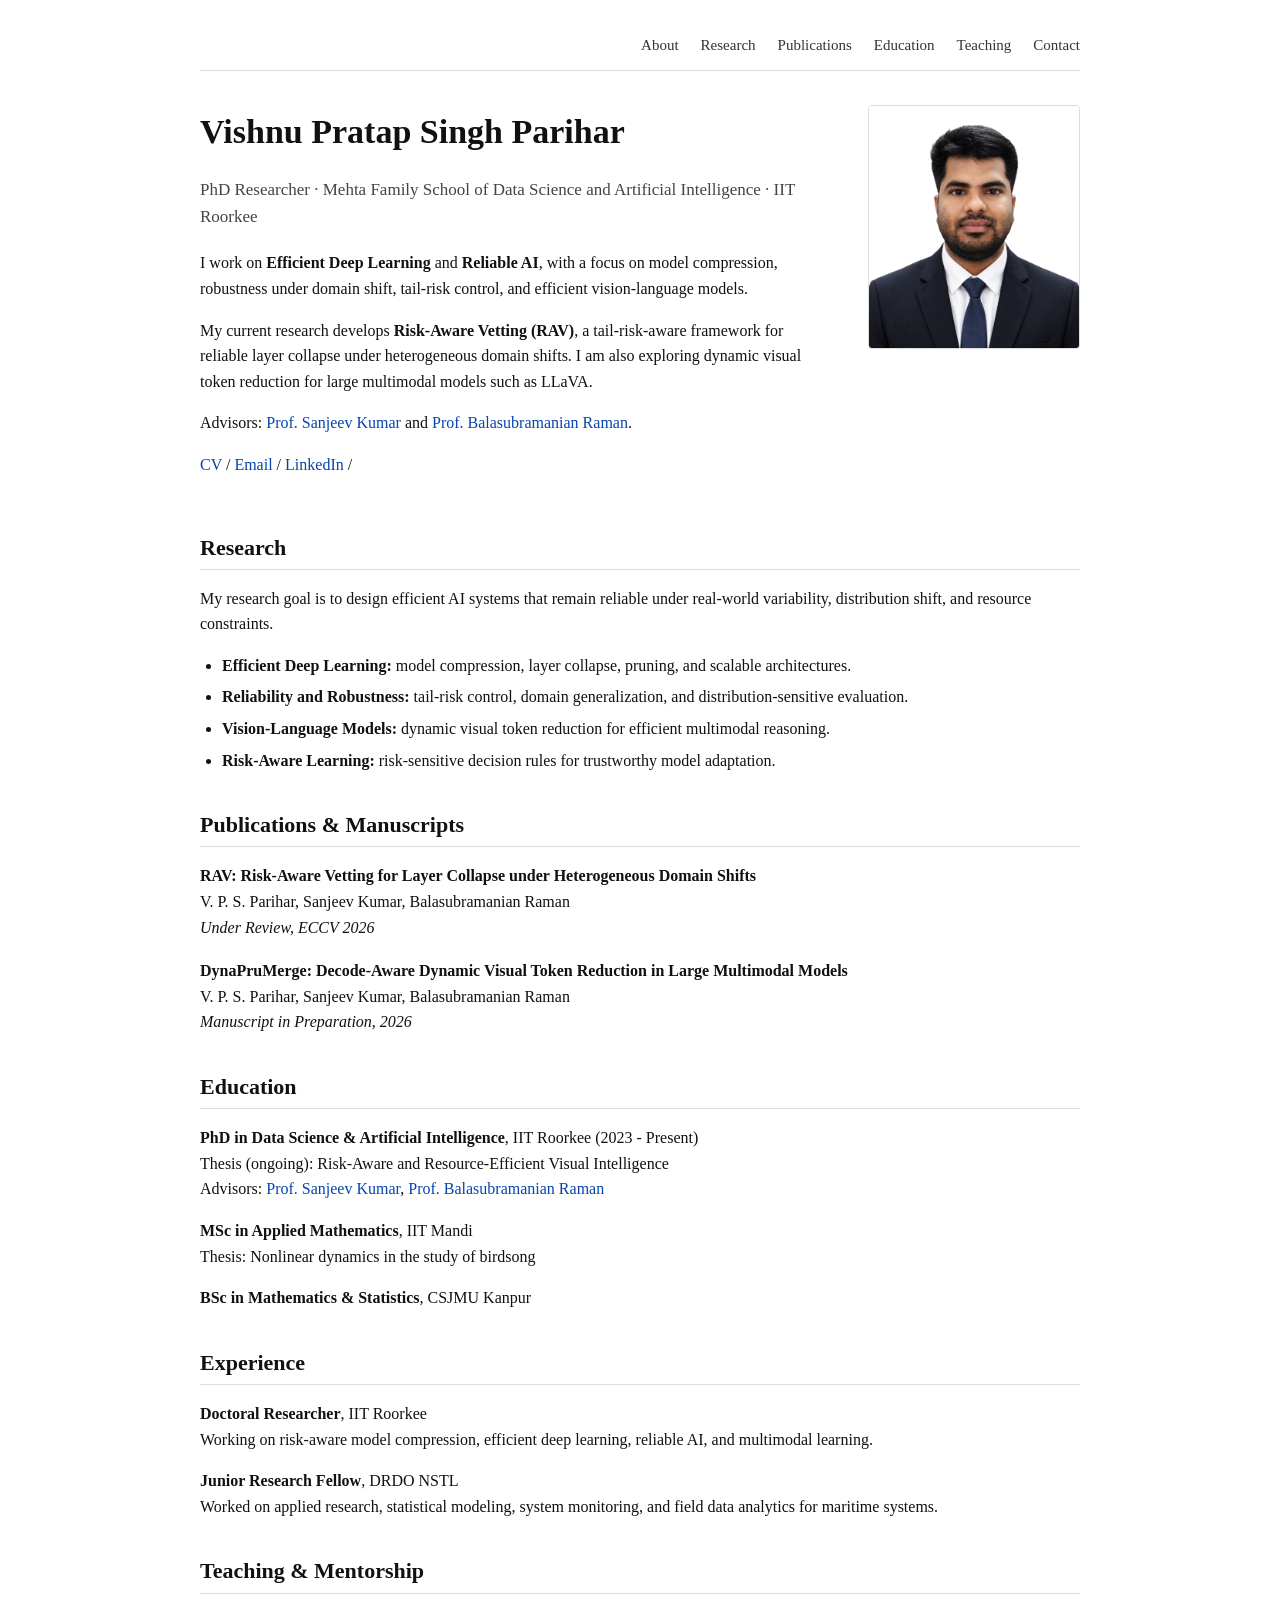
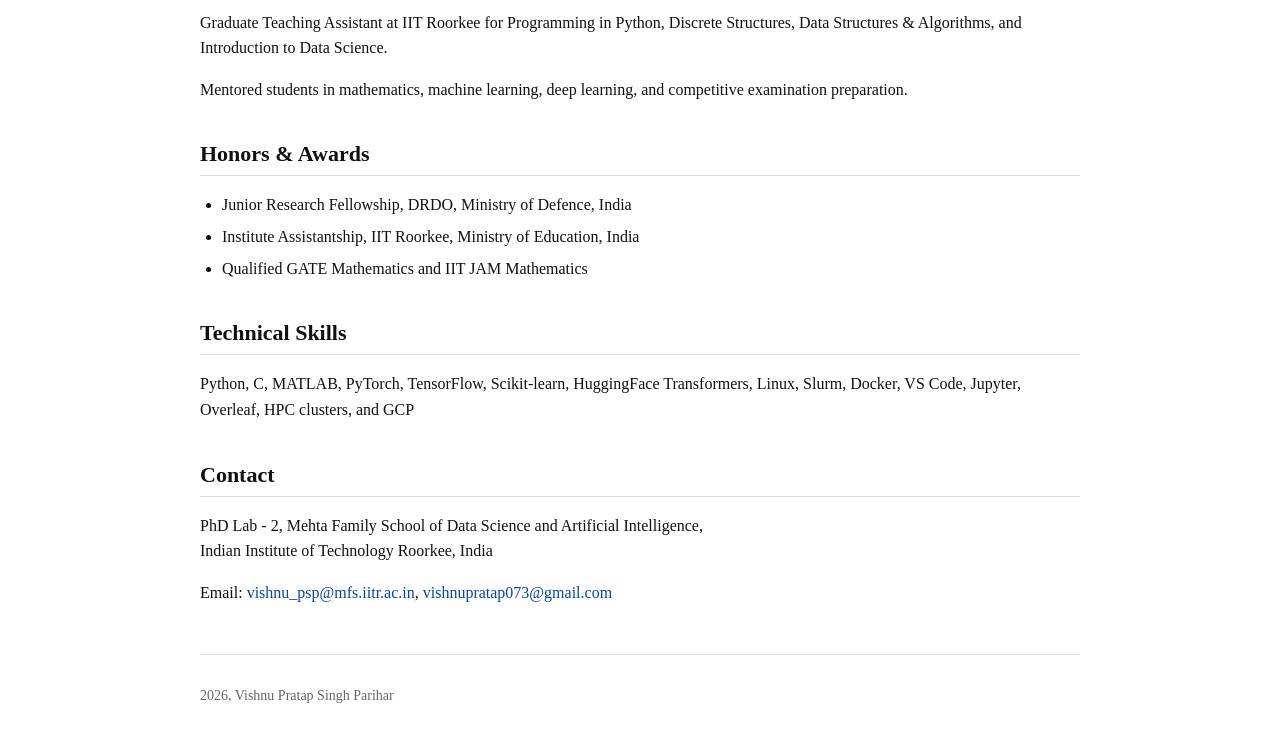
==== index.html @ 733e0d3f "Update footer" ====
<!DOCTYPE html>
<html lang="en">
<head>
  <meta charset="UTF-8" />
  <meta name="viewport" content="width=device-width, initial-scale=1.0" />
  <title>Vishnu Pratap Singh Parihar</title>
  <link rel="stylesheet" href="style.css" />
</head>

<body>
  <div class="container">

    <header>
      <nav>
        <a href="#About">About</a>
        <a href="#Research">Research</a>
        <a href="#Publications">Publications</a>
        <a href="#Education">Education</a>
        <a href="#Teaching">Teaching</a>
        <a href="#Contact">Contact</a>
      </nav>
    </header>

    <section id="About" class="hero">
      <div class="intro">
        <h1>Vishnu Pratap Singh Parihar</h1>
        <p class="subtitle">
          PhD Researcher &middot; Mehta Family School of Data Science and Artificial Intelligence &middot; IIT Roorkee
        </p>

        <p>
          I work on <strong>Efficient Deep Learning</strong> and <strong>Reliable AI</strong>, with a focus on
          model compression, robustness under domain shift, tail-risk control, and efficient vision-language models.
        </p>

        <p>
          My current research develops <strong>Risk-Aware Vetting (RAV)</strong>, a tail-risk-aware framework
          for reliable layer collapse under heterogeneous domain shifts. I am also exploring dynamic visual token
          reduction for large multimodal models such as LLaVA.
        </p>

        <p>
          Advisors:
          <a href="https://www.iitr.ac.in/~MA/Malikfma">Prof. Sanjeev Kumar</a> and
          <a href="https://faculty.iitr.ac.in/cs/bala/">Prof. Balasubramanian Raman</a>.
        </p>

        <p class="links">
          <a href="assets/cv.pdf">CV</a> /
          <a href="mailto:vishnu_psp@mfs.iitr.ac.in">Email</a> /
          
          
          <a href="https://www.linkedin.com/in/vishnu-pratap-singh-parihar-8933a688">LinkedIn</a> /
          
        </p>
      </div>

      <div class="photo-box">
        <img src="assets/profile.png" alt="Vishnu Pratap Singh Parihar" />
      </div>
    </section>

    <section id="Research">
      <h2>Research</h2>
      <p>
        My research goal is to design efficient AI systems that remain reliable under real-world variability,
        distribution shift, and resource constraints.
      </p>

      <ul>
        <li><strong>Efficient Deep Learning:</strong> model compression, layer collapse, pruning, and scalable architectures.</li>
        <li><strong>Reliability and Robustness:</strong> tail-risk control, domain generalization, and distribution-sensitive evaluation.</li>
        <li><strong>Vision-Language Models:</strong> dynamic visual token reduction for efficient multimodal reasoning.</li>
        <li><strong>Risk-Aware Learning:</strong> risk-sensitive decision rules for trustworthy model adaptation.</li>
      </ul>
    </section>

    <section id="Publications">
      <h2>Publications & Manuscripts</h2>

      <div class="paper">
        <p>
          <strong>RAV: Risk-Aware Vetting for Layer Collapse under Heterogeneous Domain Shifts</strong><br />
          V. P. S. Parihar, Sanjeev Kumar, Balasubramanian Raman<br />
          <em>Under Review, ECCV 2026</em>
        </p>
      </div>

      <div class="paper">
        <p>
          <strong>DynaPruMerge: Decode-Aware Dynamic Visual Token Reduction in Large Multimodal Models</strong><br />
          V. P. S. Parihar, Sanjeev Kumar, Balasubramanian Raman<br />
          <em>Manuscript in Preparation, 2026</em>
        </p>
      </div>
    </section>

    <section id="Education">
      <h2>Education</h2>

      <p>
        <strong>PhD in Data Science & Artificial Intelligence</strong>, IIT Roorkee (2023 - Present)<br />
        Thesis (ongoing): Risk-Aware and Resource-Efficient Visual Intelligence<br />
        Advisors:
        <a href="https://www.iitr.ac.in/~MA/Malikfma">Prof. Sanjeev Kumar</a>,
        <a href="https://faculty.iitr.ac.in/cs/bala/">Prof. Balasubramanian Raman</a>
      </p>

      <p>
        <strong>MSc in Applied Mathematics</strong>, IIT Mandi<br />
        Thesis: Nonlinear dynamics in the study of birdsong
      </p>

      <p>
        <strong>BSc in Mathematics & Statistics</strong>, CSJMU Kanpur
      </p>
    </section>

    <section id="Experience">
      <h2>Experience</h2>

      <p>
        <strong>Doctoral Researcher</strong>, IIT Roorkee<br />
        Working on risk-aware model compression, efficient deep learning, reliable AI, and multimodal learning.
      </p>

      <p>
        <strong>Junior Research Fellow</strong>, DRDO NSTL<br />
        Worked on applied research, statistical modeling, system monitoring, and field data analytics for maritime systems.
      </p>
    </section>

    <section id="Teaching">
      <h2>Teaching & Mentorship</h2>
      <p>
        Graduate Teaching Assistant at IIT Roorkee for Programming in Python, Discrete Structures,
        Data Structures & Algorithms, and Introduction to Data Science.
      </p>
      <p>
        Mentored students in mathematics, machine learning, deep learning, and competitive examination preparation.
      </p>
    </section>

    <section id="Awards">
      <h2>Honors & Awards</h2>
      <ul>
        <li>Junior Research Fellowship, DRDO, Ministry of Defence, India</li>
        <li>Institute Assistantship, IIT Roorkee, Ministry of Education, India</li>
        <li>Qualified GATE Mathematics and IIT JAM Mathematics</li>
      </ul>
    </section>

    <section id="Skills">
      <h2>Technical Skills</h2>
      <p>
        Python, C, MATLAB, PyTorch, TensorFlow, Scikit-learn, HuggingFace Transformers,
        Linux, Slurm, Docker, VS Code, Jupyter, Overleaf, HPC clusters, and GCP
      </p>
    </section>

    <section id="Contact">
      <h2>Contact</h2>
      <p>
        PhD Lab - 2, Mehta Family School of Data Science and Artificial Intelligence,<br />
        Indian Institute of Technology Roorkee, India
      </p>
      <p>
        Email:
        <a href="mailto:vishnu_psp@mfs.iitr.ac.in">vishnu_psp@mfs.iitr.ac.in</a>,
        <a href="mailto:vishnupratap073@gmail.com">vishnupratap073@gmail.com</a>
      </p>
    </section>

    <footer>
      <p> 2026, Vishnu Pratap Singh Parihar</p>
    </footer>

  </div>
</body>
</html>
---- style.css ----
body {
  margin: 0;
  padding: 0;
  font-family: Georgia, 'Times New Roman', serif;
  color: #111;
  background: #fff;
  line-height: 1.6;
}

.container {
  max-width: 880px;
  margin: 0 auto;
  padding: 32px 24px;
}

header {
  border-bottom: 1px solid #ddd;
  margin-bottom: 34px;
  padding-bottom: 12px;
}

nav {
  text-align: right;
}

nav a {
  margin-left: 18px;
  color: #333;
  text-decoration: none;
  font-size: 15px;
}

nav a:hover {
  text-decoration: underline;
}

.hero {
  display: flex;
  gap: 36px;
  align-items: flex-start;
  margin-bottom: 36px;
}

.intro {
  flex: 1;
}

h1 {
  margin: 0 0 8px 0;
  font-size: 34px;
  font-weight: 700;
}

.subtitle {
  font-size: 17px;
  color: #444;
  margin-bottom: 20px;
}

.photo-box img {
  width: 210px;
  border-radius: 4px;
  border: 1px solid #ddd;
}

.links a,
section a {
  color: #0645ad;
  text-decoration: none;
}

.links a:hover,
section a:hover {
  text-decoration: underline;
}

section {
  margin-top: 34px;
}

h2 {
  font-size: 22px;
  border-bottom: 1px solid #ddd;
  padding-bottom: 4px;
  margin-bottom: 14px;
}

.paper {
  margin-bottom: 18px;
}

ul {
  padding-left: 22px;
}

li {
  margin-bottom: 6px;
}

footer {
  margin-top: 48px;
  padding-top: 16px;
  border-top: 1px solid #ddd;
  color: #666;
  font-size: 14px;
}

@media (max-width: 700px) {
  nav {
    text-align: left;
  }

  nav a {
    display: inline-block;
    margin: 0 12px 8px 0;
  }

  .hero {
    flex-direction: column-reverse;
  }

  .photo-box img {
    width: 190px;
  }

  h1 {
    font-size: 28px;
  }
}
"@ | Set-Content style.css
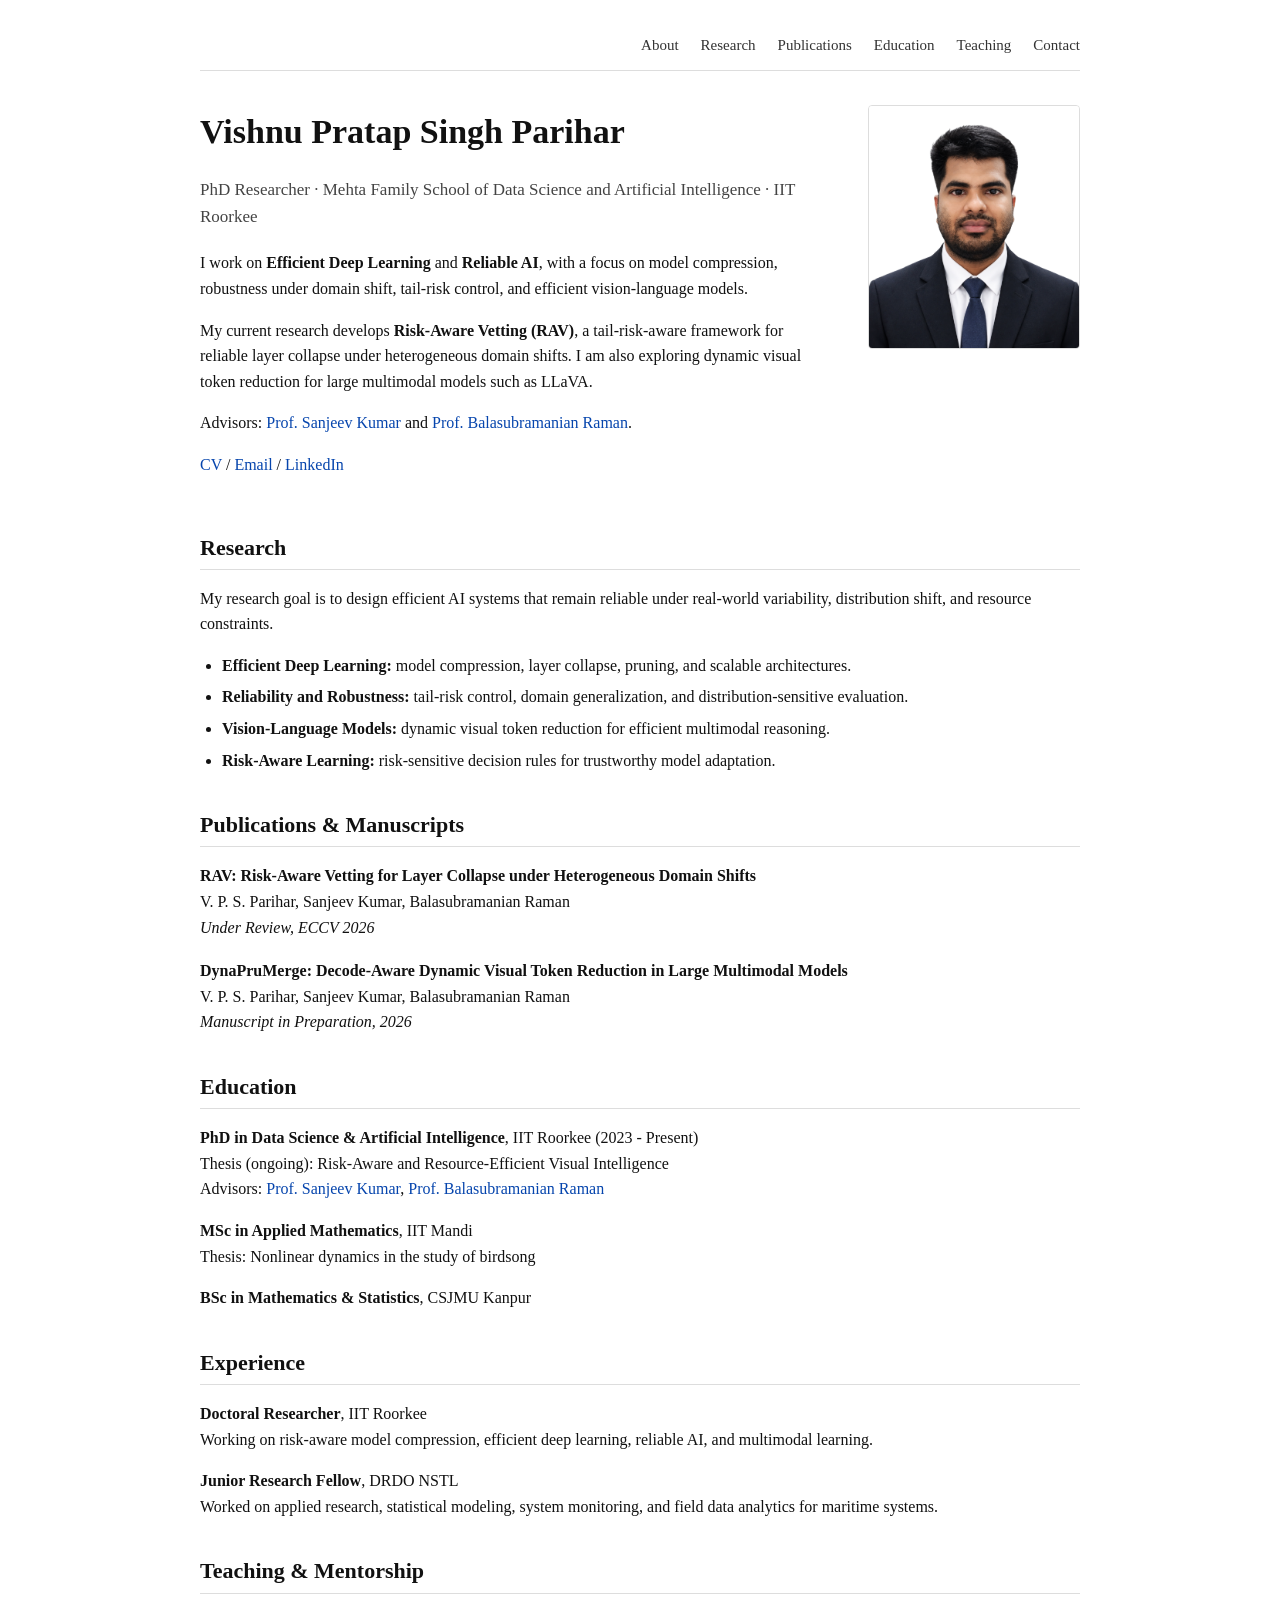
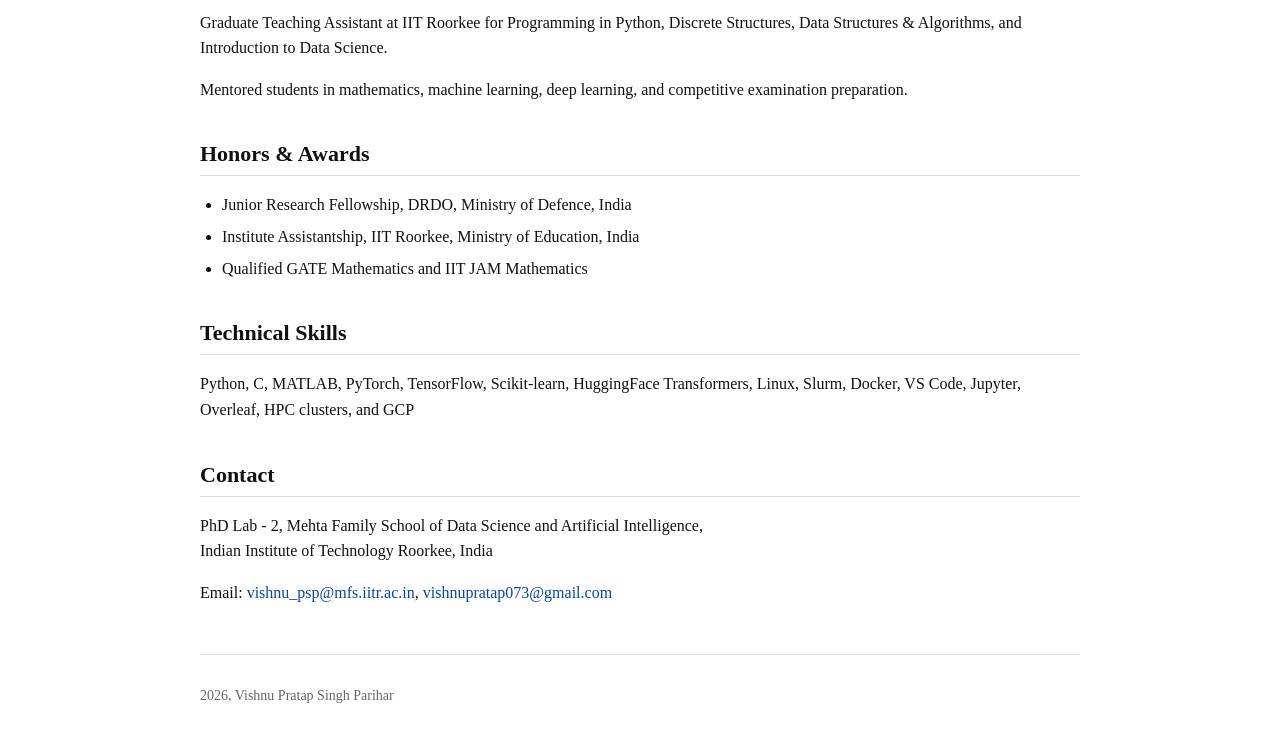
==== commit e50ef6ff: "Update footer" ====
--- a/index.html
+++ b/index.html
@@ -50,7 +50,7 @@
           <a href="mailto:vishnu_psp@mfs.iitr.ac.in">Email</a> /
           
           
-          <a href="https://www.linkedin.com/in/vishnu-pratap-singh-parihar-8933a688">LinkedIn</a> /
+          <a href="https://www.linkedin.com/in/vishnu-pratap-singh-parihar-8933a688">LinkedIn</a> 
           
         </p>
       </div>
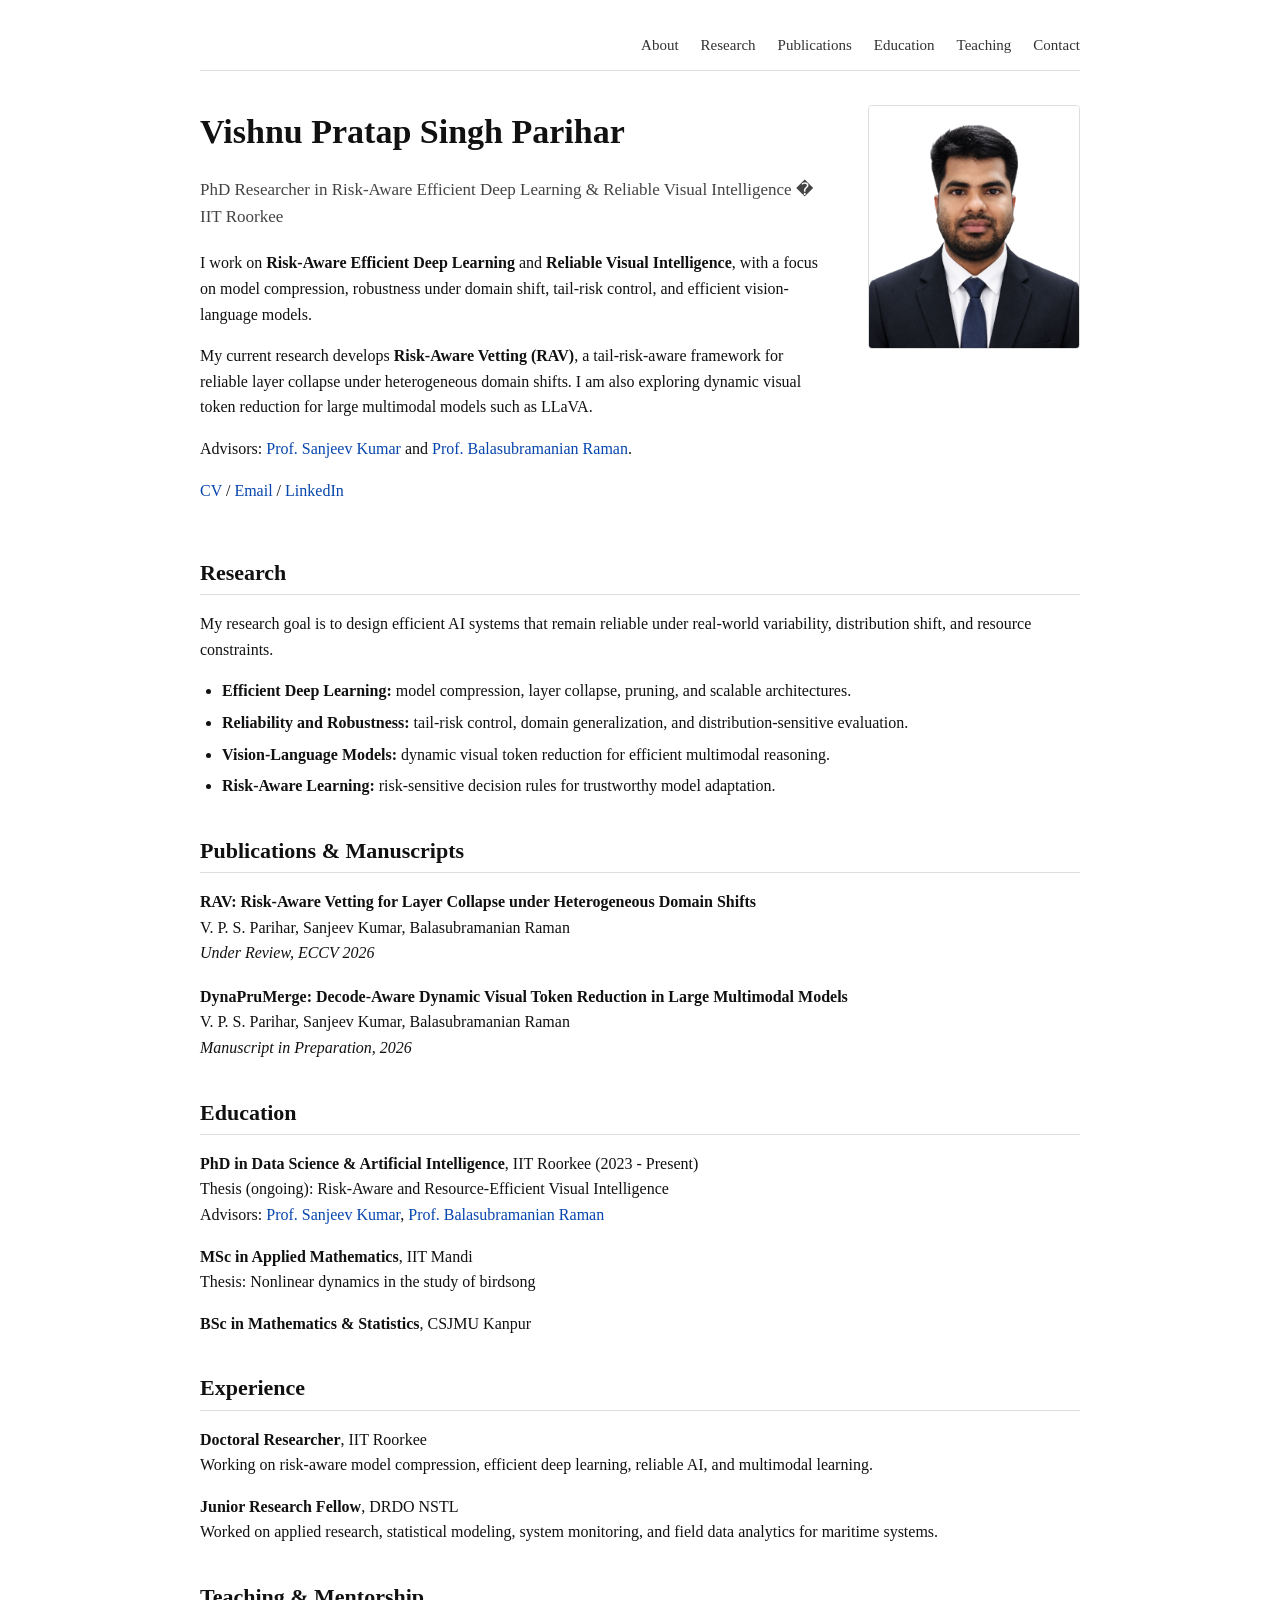
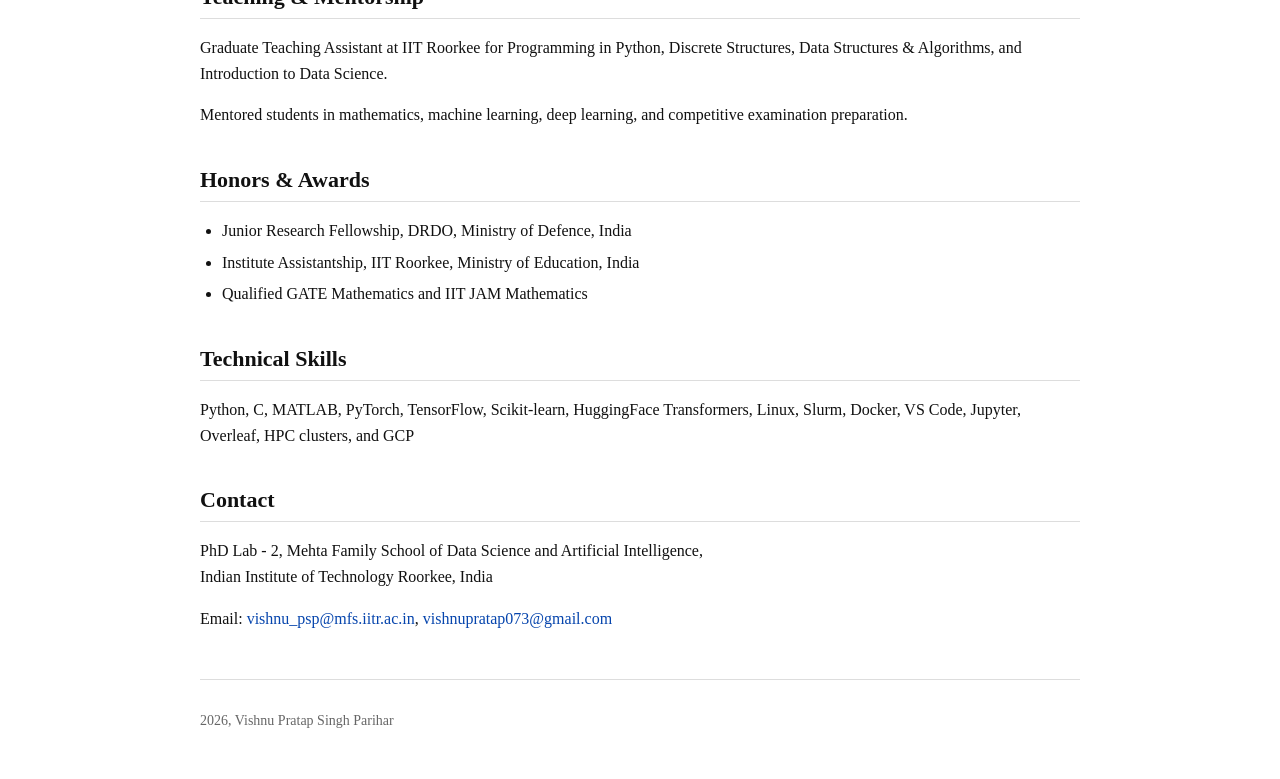
==== commit 40c85803: "Strengthen research identity" ====
--- a/index.html
+++ b/index.html
@@ -25,11 +25,11 @@
       <div class="intro">
         <h1>Vishnu Pratap Singh Parihar</h1>
         <p class="subtitle">
-          PhD Researcher &middot; Mehta Family School of Data Science and Artificial Intelligence &middot; IIT Roorkee
+          PhD Researcher in Risk-Aware Efficient Deep Learning & Reliable Visual Intelligence � IIT Roorkee
         </p>
 
         <p>
-          I work on <strong>Efficient Deep Learning</strong> and <strong>Reliable AI</strong>, with a focus on
+          I work on <strong>Risk-Aware Efficient Deep Learning</strong> and <strong>Reliable Visual Intelligence</strong>, with a focus on
           model compression, robustness under domain shift, tail-risk control, and efficient vision-language models.
         </p>
 
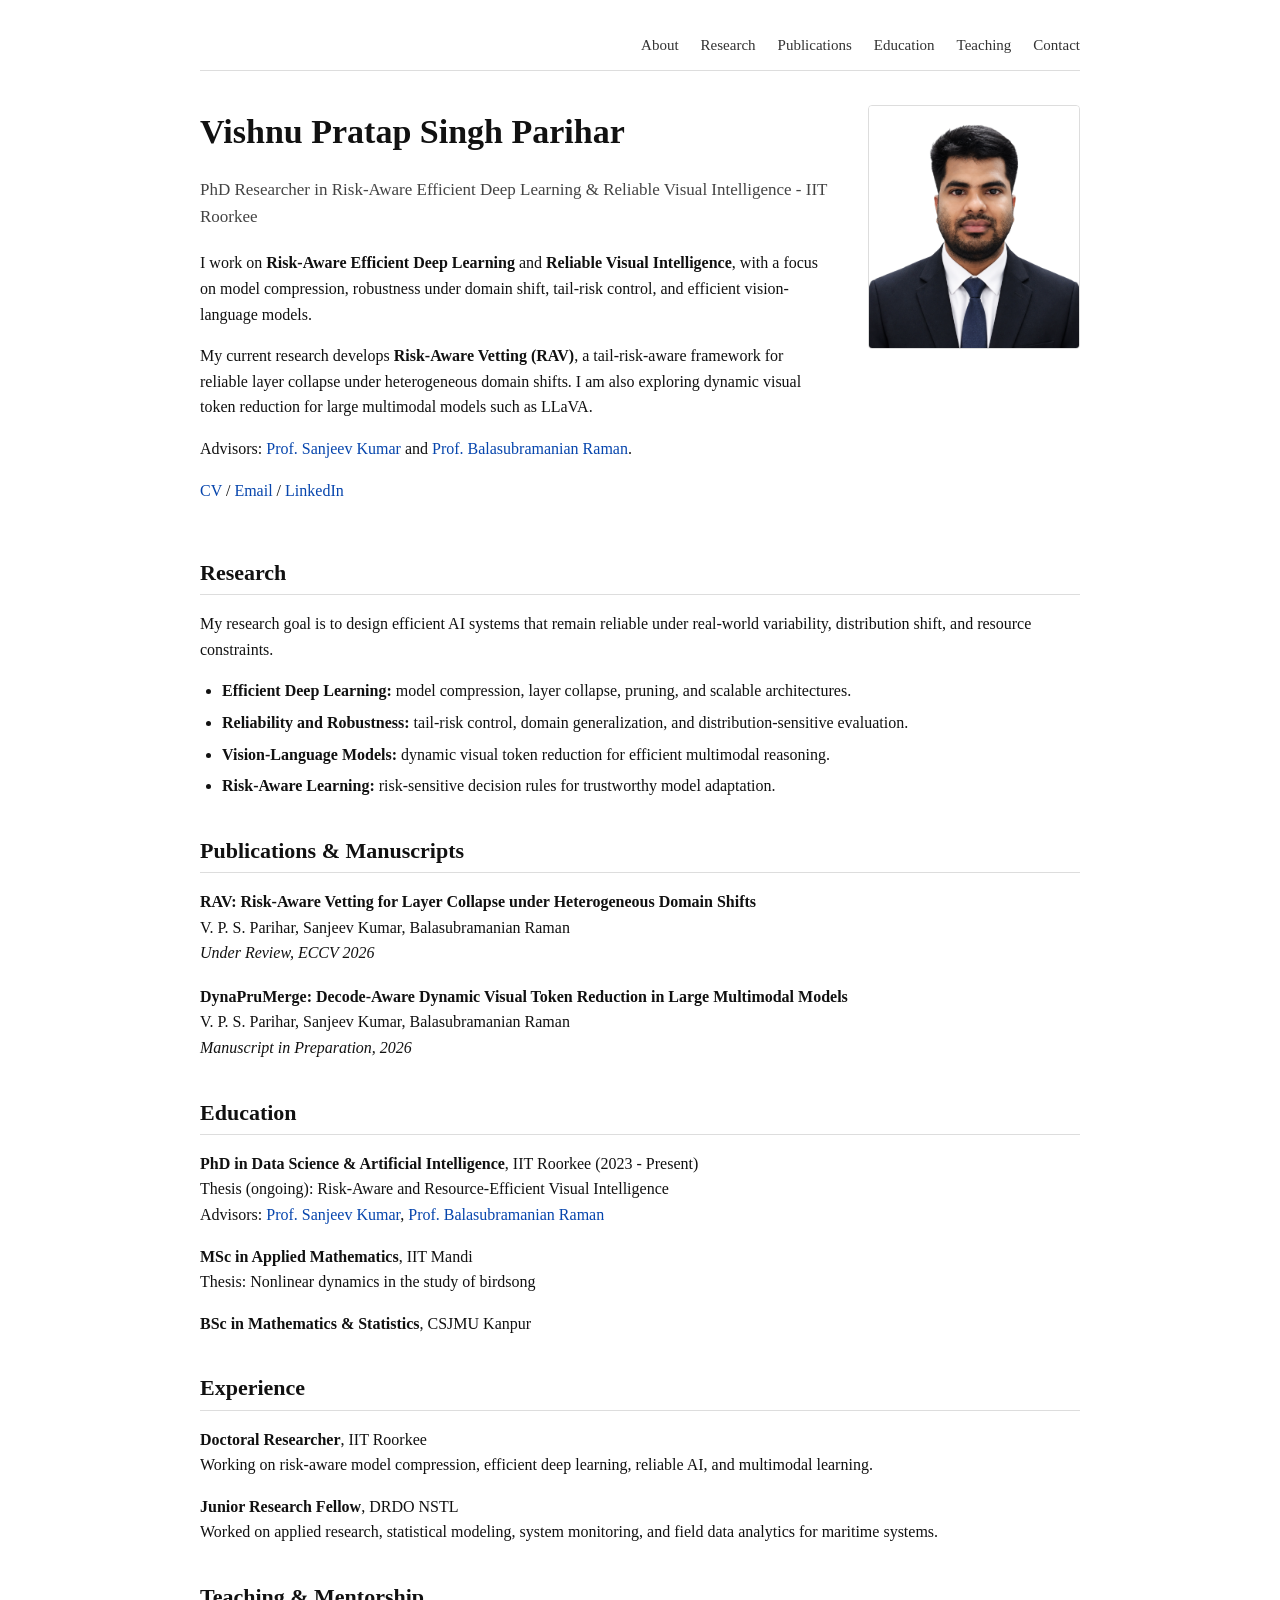
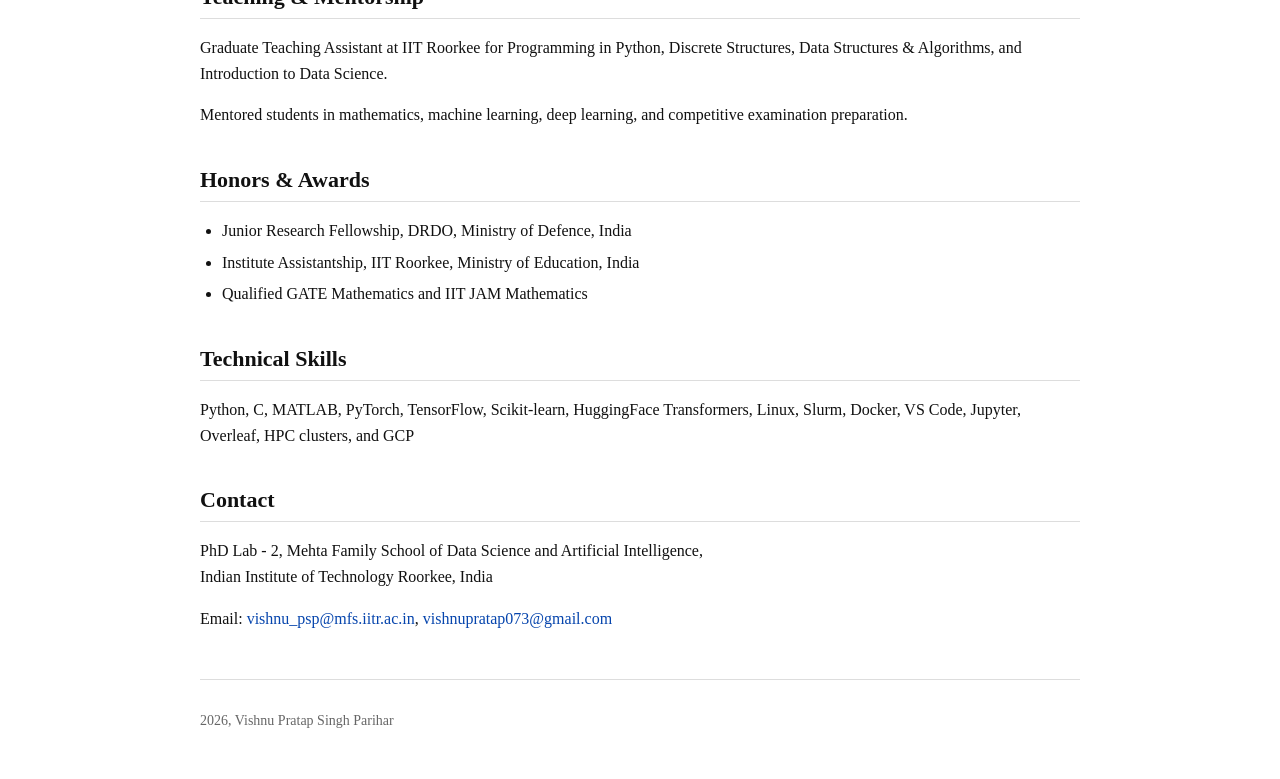
==== commit 719c8c27: "Strengthen research identity1" ====
--- a/index.html
+++ b/index.html
@@ -25,7 +25,7 @@
       <div class="intro">
         <h1>Vishnu Pratap Singh Parihar</h1>
         <p class="subtitle">
-          PhD Researcher in Risk-Aware Efficient Deep Learning & Reliable Visual Intelligence � IIT Roorkee
+          PhD Researcher in Risk-Aware Efficient Deep Learning & Reliable Visual Intelligence - IIT Roorkee
         </p>
 
         <p>
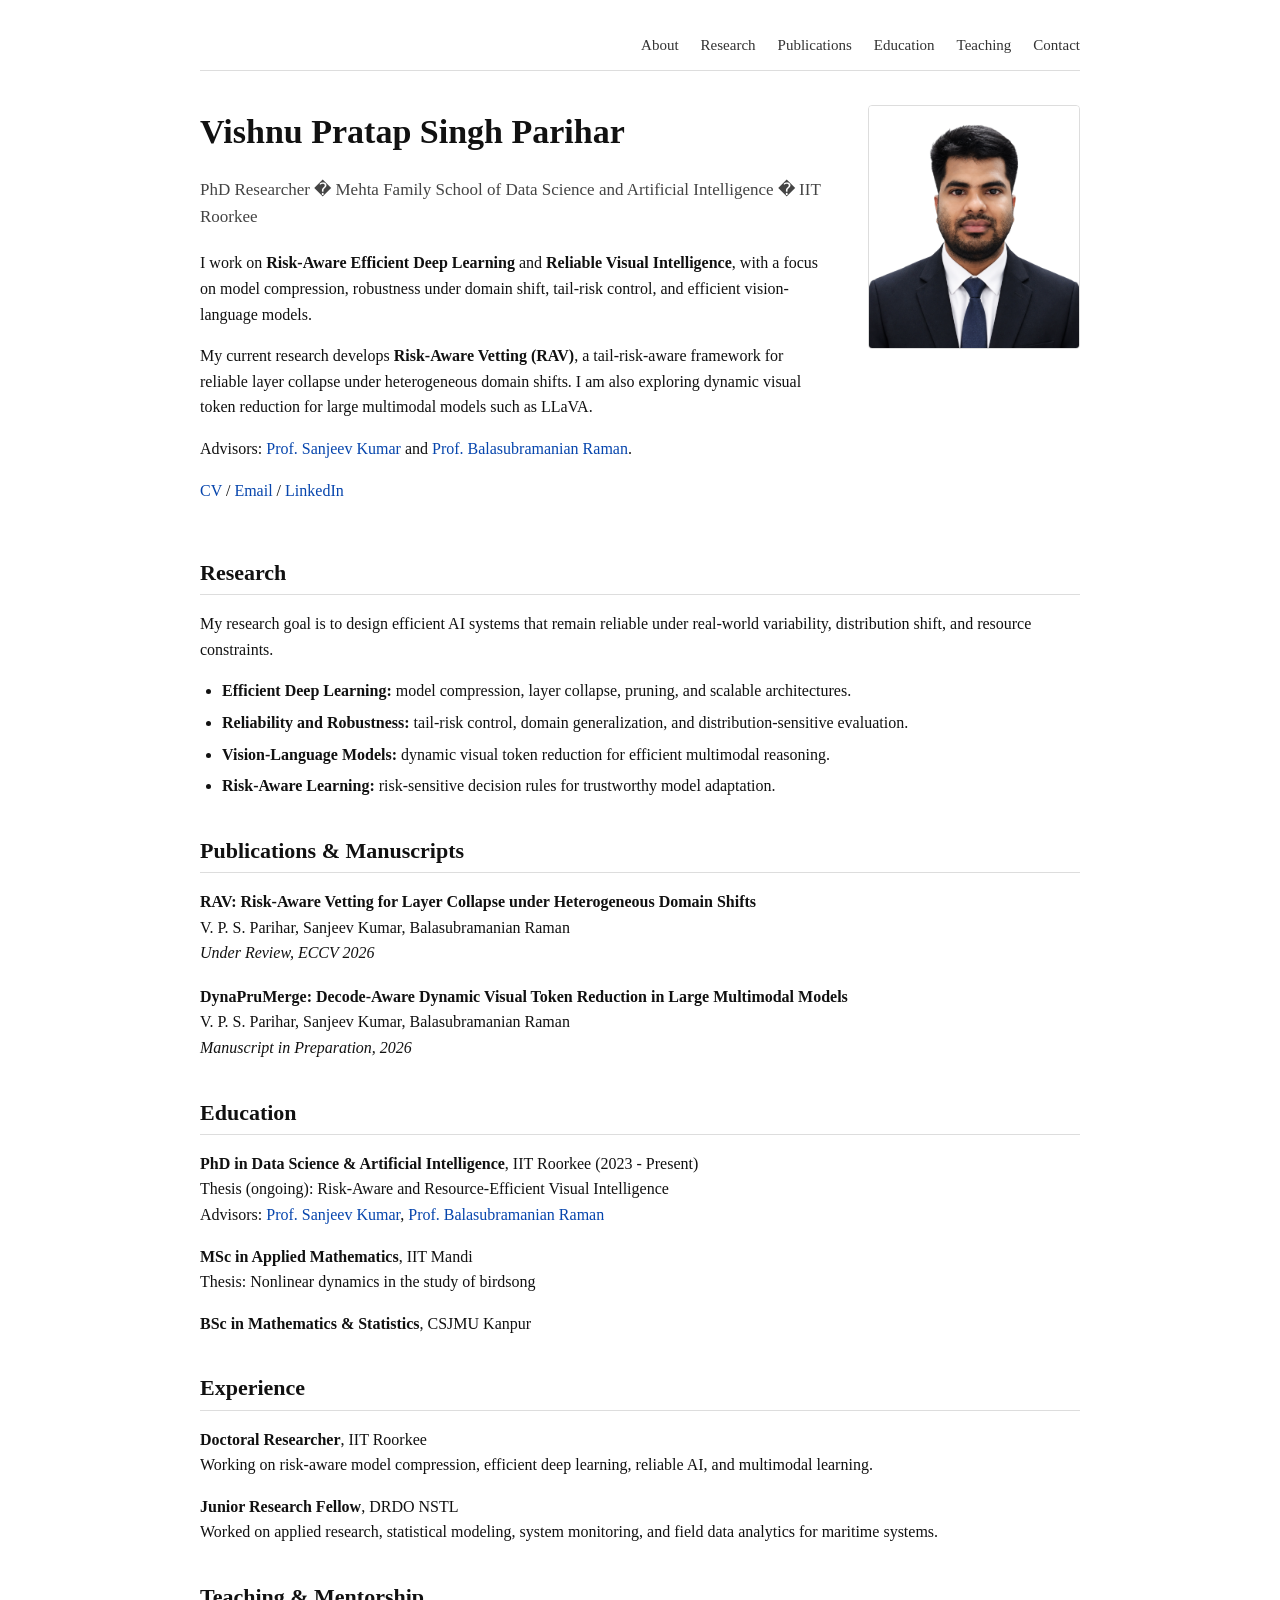
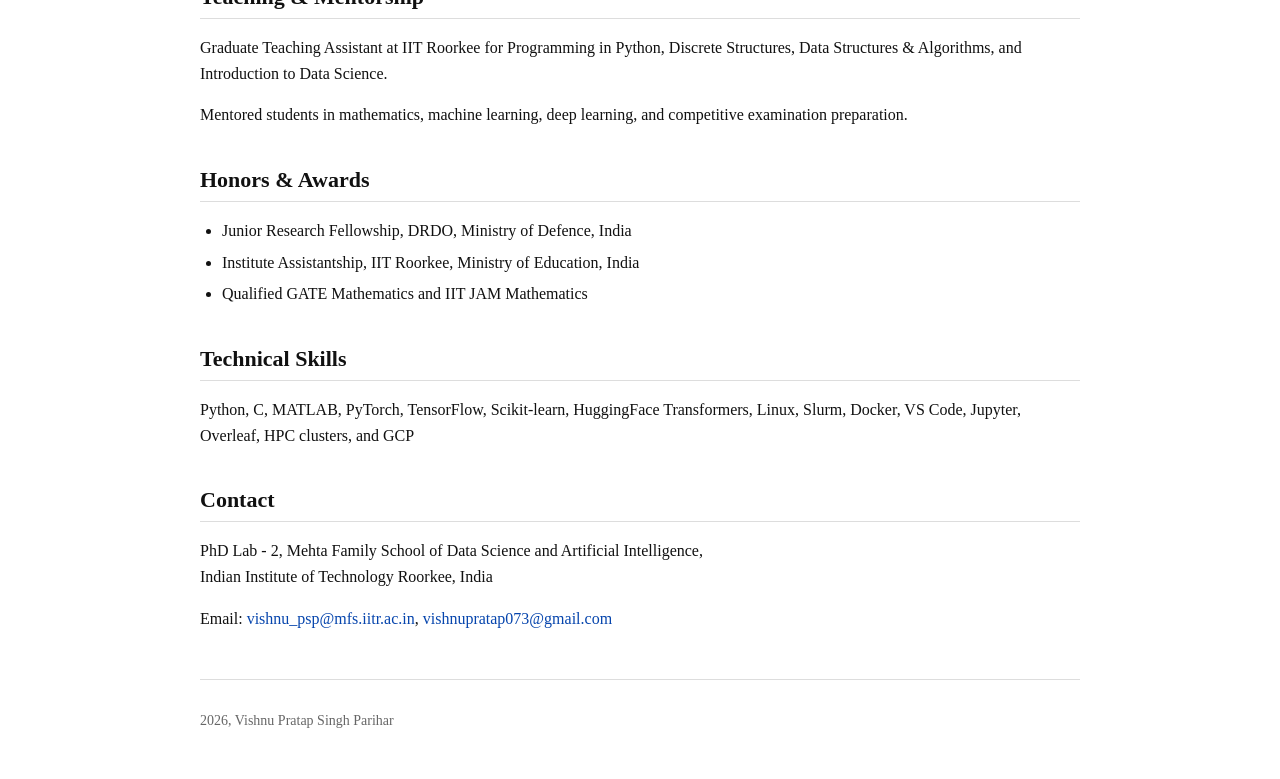
==== commit cf985bd3: "Restore department subtitle" ====
--- a/index.html
+++ b/index.html
@@ -25,7 +25,7 @@
       <div class="intro">
         <h1>Vishnu Pratap Singh Parihar</h1>
         <p class="subtitle">
-          PhD Researcher in Risk-Aware Efficient Deep Learning & Reliable Visual Intelligence - IIT Roorkee
+          PhD Researcher � Mehta Family School of Data Science and Artificial Intelligence � IIT Roorkee
         </p>
 
         <p>
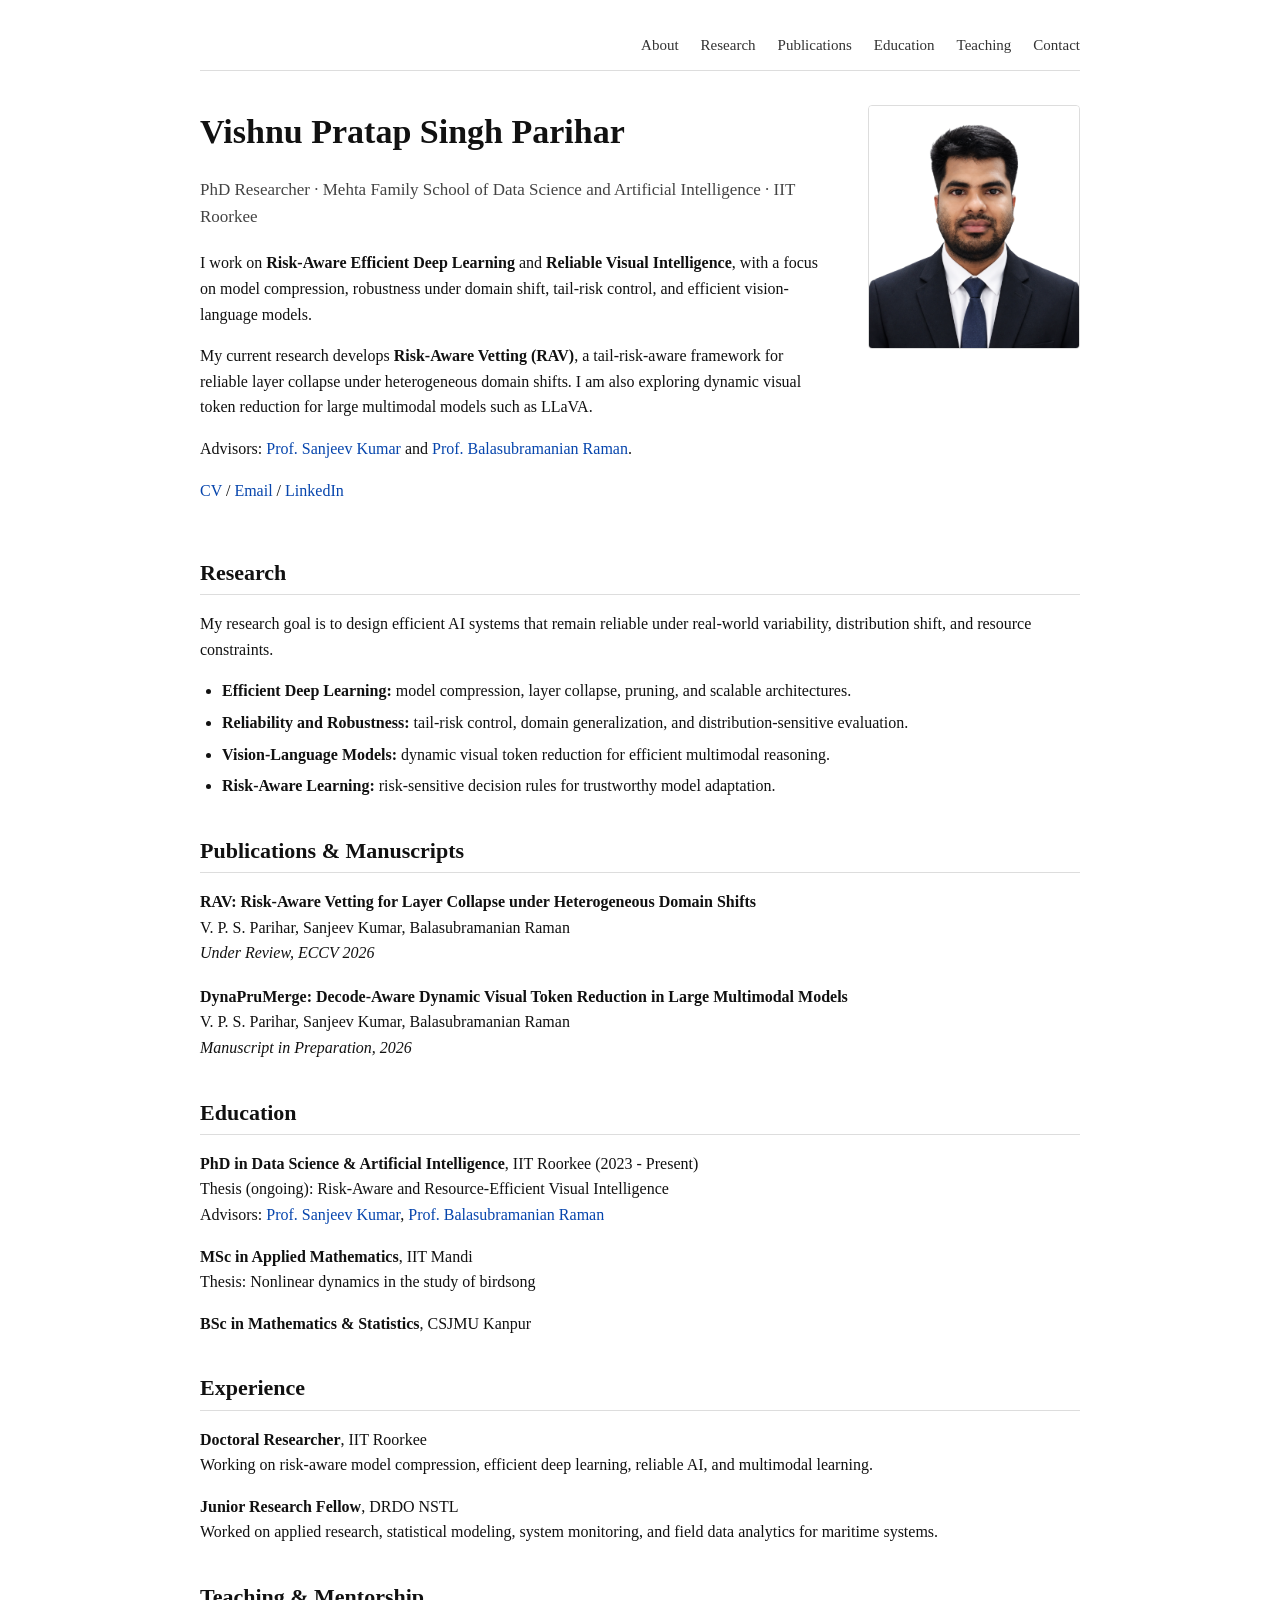
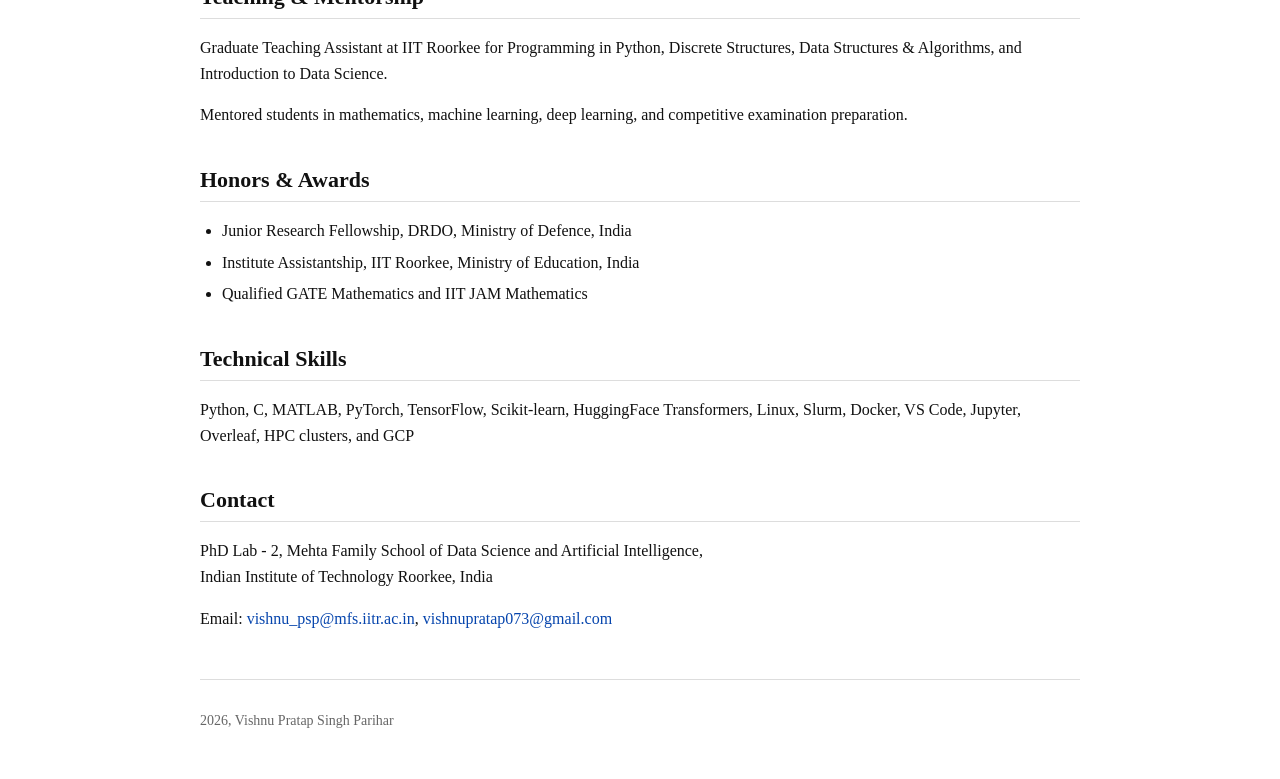
==== commit 9a75bc83: "Fix encoding issue" ====
--- a/index.html
+++ b/index.html
@@ -1,4 +1,4 @@
-<!DOCTYPE html>
+﻿<!DOCTYPE html>
 <html lang="en">
 <head>
   <meta charset="UTF-8" />
@@ -25,7 +25,7 @@
       <div class="intro">
         <h1>Vishnu Pratap Singh Parihar</h1>
         <p class="subtitle">
-          PhD Researcher � Mehta Family School of Data Science and Artificial Intelligence � IIT Roorkee
+          PhD Researcher &middot; Mehta Family School of Data Science and Artificial Intelligence &middot; IIT Roorkee
         </p>
 
         <p>
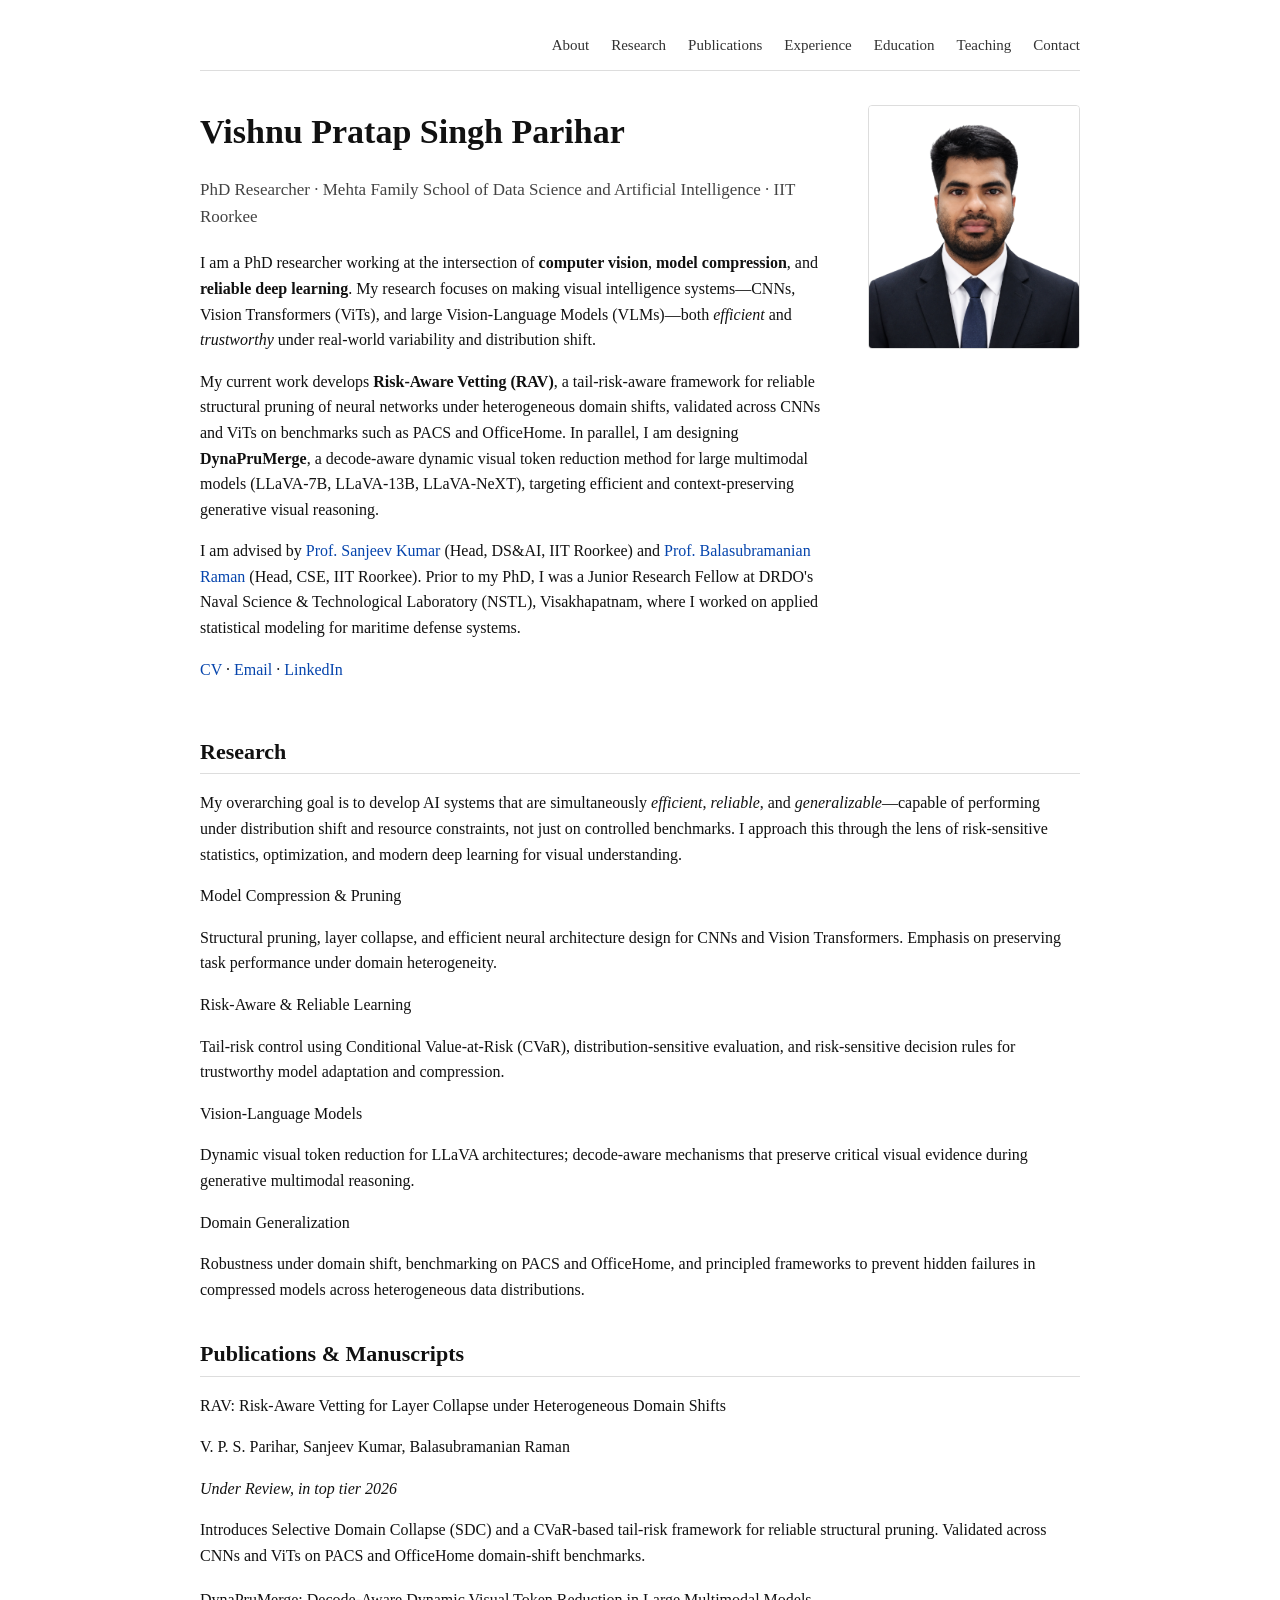
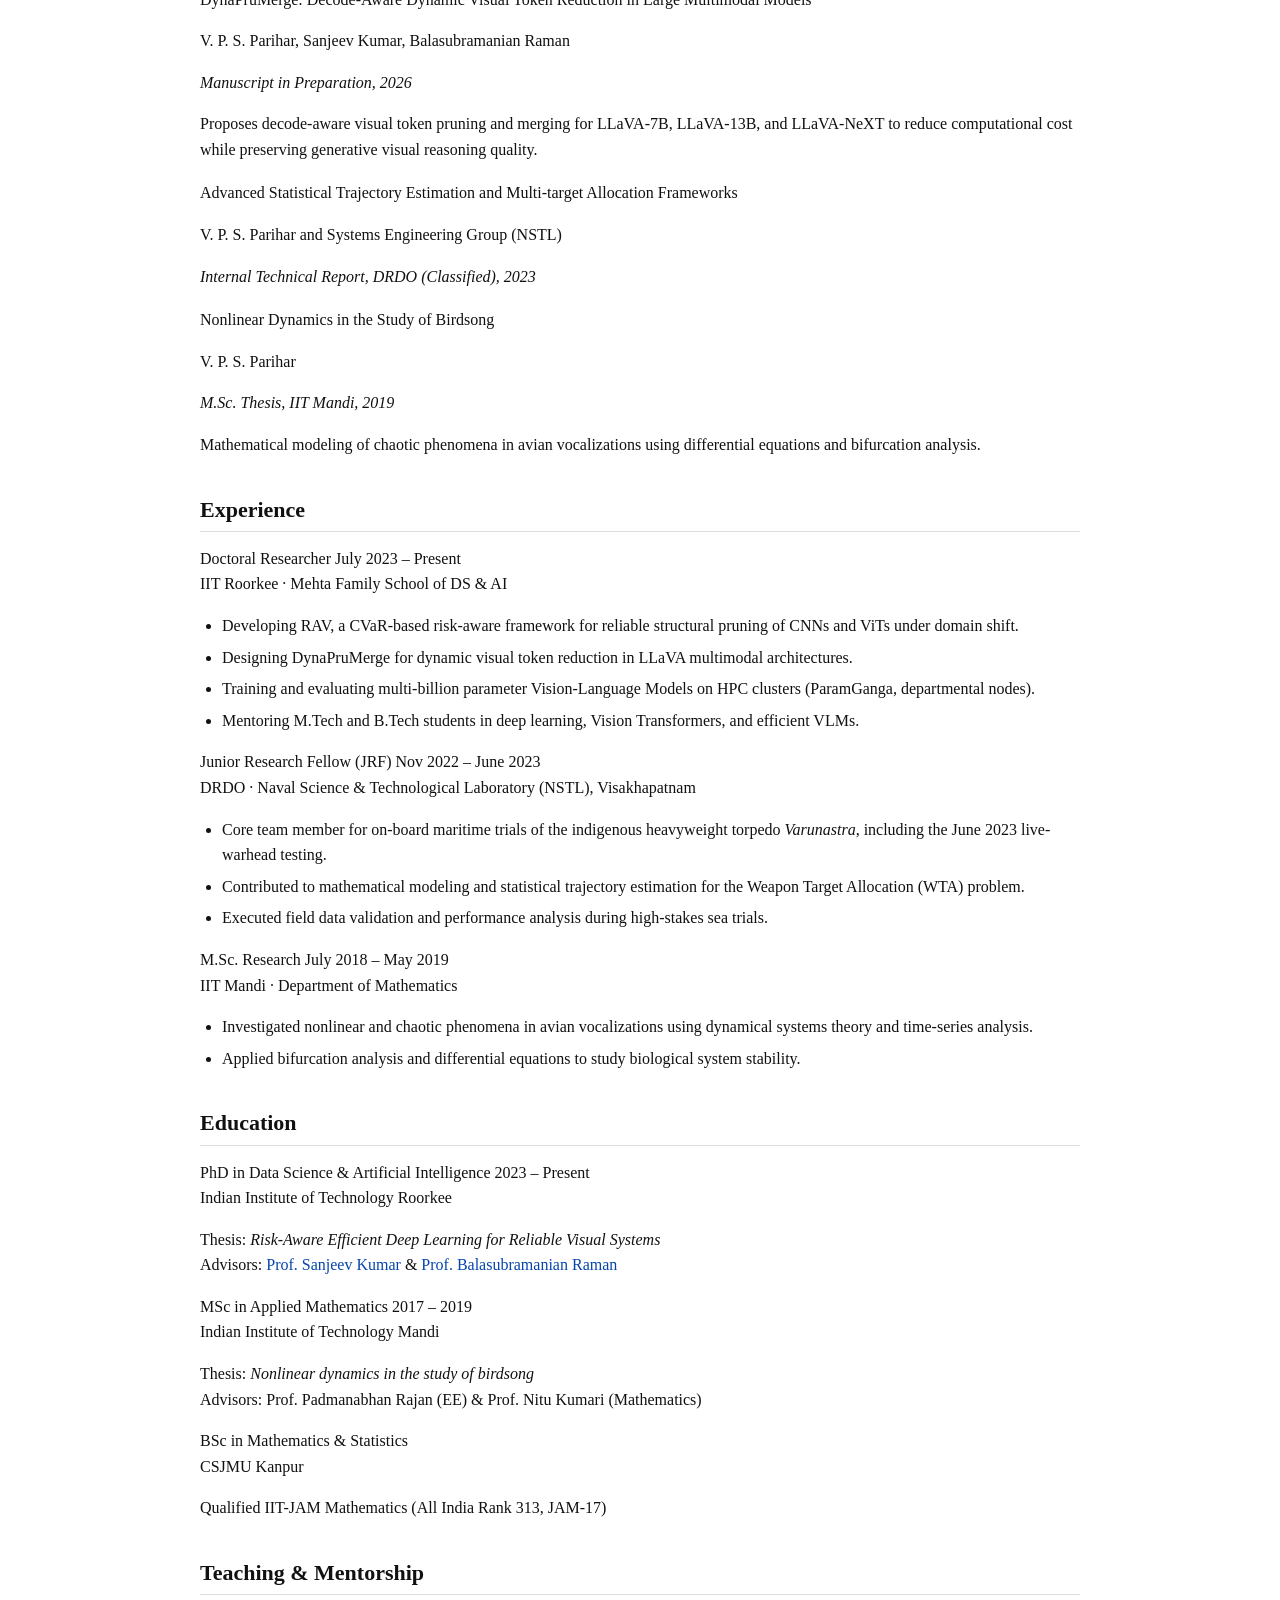
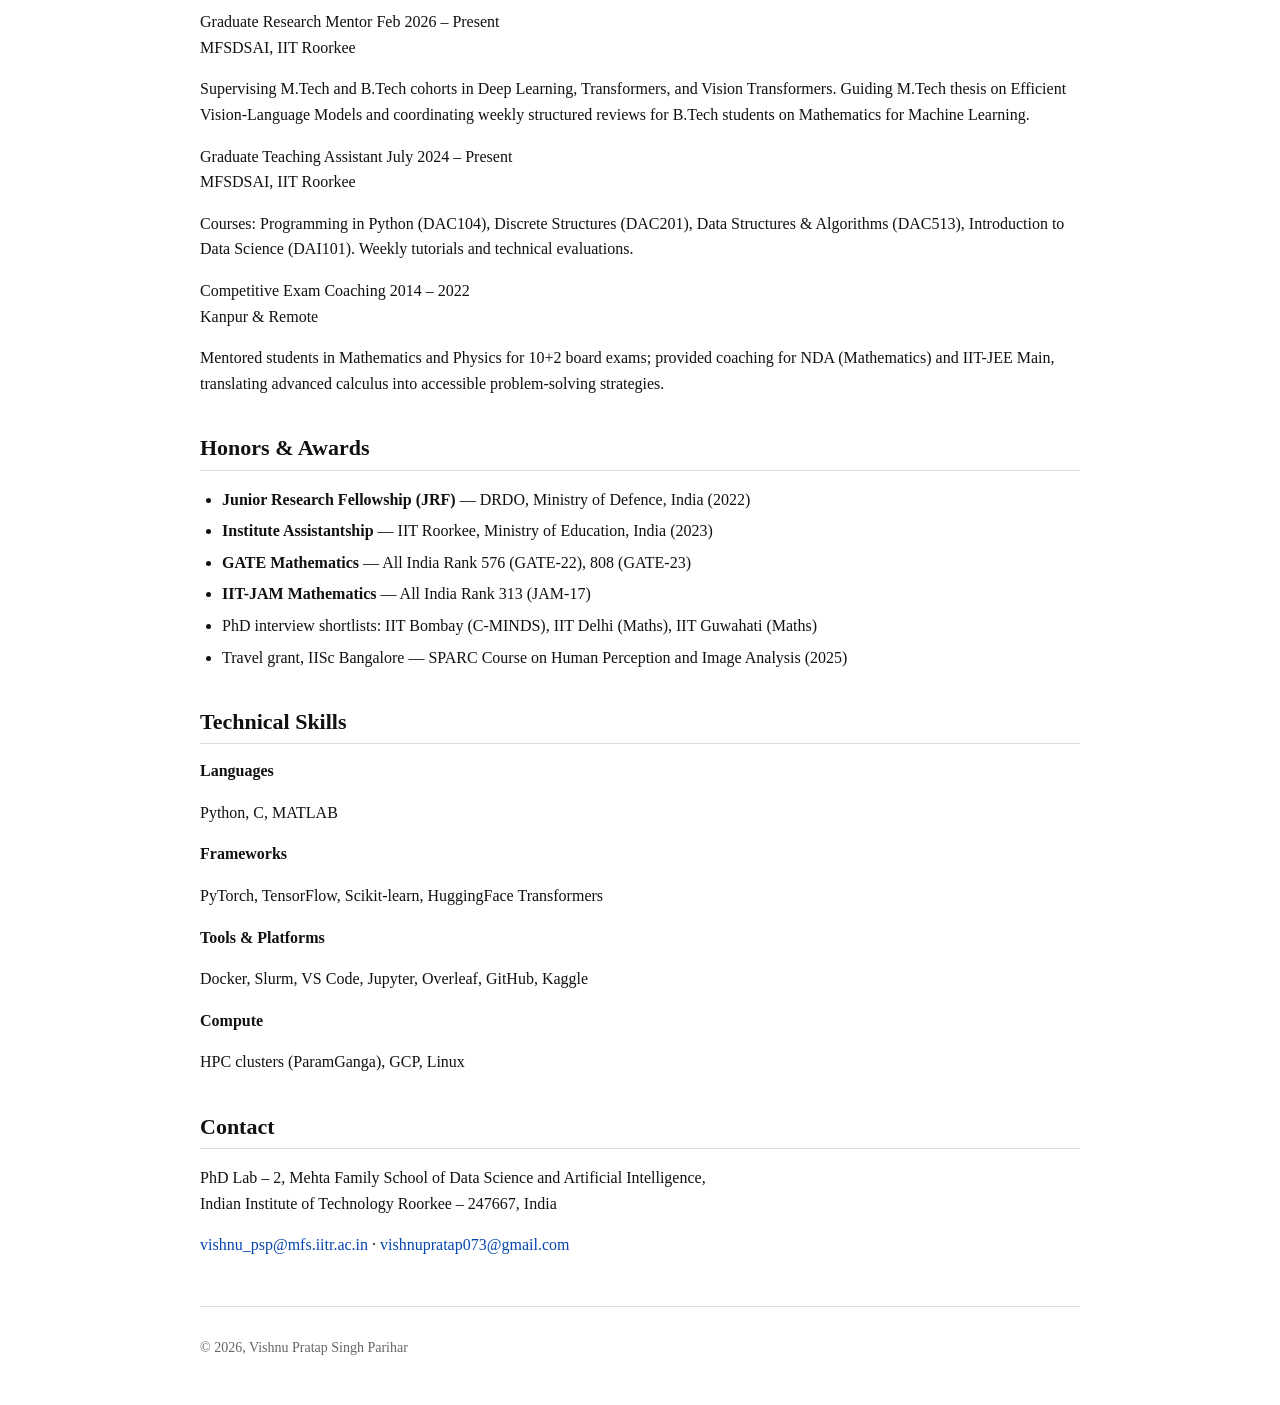
==== commit d8788637: "Fix encoding issue" ====
--- a/index.html
+++ b/index.html
@@ -5,6 +5,8 @@
   <meta name="viewport" content="width=device-width, initial-scale=1.0" />
   <title>Vishnu Pratap Singh Parihar</title>
   <link rel="stylesheet" href="style.css" />
+  <link rel="preconnect" href="https://fonts.googleapis.com">
+  <link href="https://fonts.googleapis.com/css2?family=EB+Garamond:ital,wght@0,400;0,500;0,600;1,400&family=DM+Mono:wght@400;500&display=swap" rel="stylesheet">
 </head>
 
 <body>
@@ -12,16 +14,18 @@
 
     <header>
       <nav>
-        <a href="#About">About</a>
-        <a href="#Research">Research</a>
-        <a href="#Publications">Publications</a>
-        <a href="#Education">Education</a>
-        <a href="#Teaching">Teaching</a>
-        <a href="#Contact">Contact</a>
+        <a href="#about">About</a>
+        <a href="#research">Research</a>
+        <a href="#publications">Publications</a>
+        <a href="#experience">Experience</a>
+        <a href="#education">Education</a>
+        <a href="#teaching">Teaching</a>
+        <a href="#contact">Contact</a>
       </nav>
     </header>
 
-    <section id="About" class="hero">
+    <!-- HERO / ABOUT -->
+    <section id="about" class="hero">
       <div class="intro">
         <h1>Vishnu Pratap Singh Parihar</h1>
         <p class="subtitle">
@@ -29,29 +33,21 @@
         </p>
 
         <p>
-          I work on <strong>Risk-Aware Efficient Deep Learning</strong> and <strong>Reliable Visual Intelligence</strong>, with a focus on
-          model compression, robustness under domain shift, tail-risk control, and efficient vision-language models.
+          I am a PhD researcher working at the intersection of <strong>computer vision</strong>, <strong>model compression</strong>, and <strong>reliable deep learning</strong>. My research focuses on making visual intelligence systems—CNNs, Vision Transformers (ViTs), and large Vision-Language Models (VLMs)—both <em>efficient</em> and <em>trustworthy</em> under real-world variability and distribution shift.
         </p>
 
         <p>
-          My current research develops <strong>Risk-Aware Vetting (RAV)</strong>, a tail-risk-aware framework
-          for reliable layer collapse under heterogeneous domain shifts. I am also exploring dynamic visual token
-          reduction for large multimodal models such as LLaVA.
+          My current work develops <strong>Risk-Aware Vetting (RAV)</strong>, a tail-risk-aware framework for reliable structural pruning of neural networks under heterogeneous domain shifts, validated across CNNs and ViTs on benchmarks such as PACS and OfficeHome. In parallel, I am designing <strong>DynaPruMerge</strong>, a decode-aware dynamic visual token reduction method for large multimodal models (LLaVA-7B, LLaVA-13B, LLaVA-NeXT), targeting efficient and context-preserving generative visual reasoning.
         </p>
 
         <p>
-          Advisors:
-          <a href="https://www.iitr.ac.in/~MA/Malikfma">Prof. Sanjeev Kumar</a> and
-          <a href="https://faculty.iitr.ac.in/cs/bala/">Prof. Balasubramanian Raman</a>.
+          I am advised by <a href="https://www.iitr.ac.in/~MA/Malikfma">Prof. Sanjeev Kumar</a> (Head, DS&AI, IIT Roorkee) and <a href="https://faculty.iitr.ac.in/cs/bala/">Prof. Balasubramanian Raman</a> (Head, CSE, IIT Roorkee). Prior to my PhD, I was a Junior Research Fellow at DRDO's Naval Science & Technological Laboratory (NSTL), Visakhapatnam, where I worked on applied statistical modeling for maritime defense systems.
         </p>
 
         <p class="links">
-          <a href="assets/cv.pdf">CV</a> /
-          <a href="mailto:vishnu_psp@mfs.iitr.ac.in">Email</a> /
-          
-          
-          <a href="https://www.linkedin.com/in/vishnu-pratap-singh-parihar-8933a688">LinkedIn</a> 
-          
+          <a href="assets/cv.pdf">CV</a> &middot;
+          <a href="mailto:vishnu_psp@mfs.iitr.ac.in">Email</a> &middot;
+          <a href="https://www.linkedin.com/in/vishnu-pratap-singh-parihar-8933a688">LinkedIn</a>
         </p>
       </div>
 
@@ -60,121 +56,228 @@
       </div>
     </section>
 
-    <section id="Research">
+    <!-- RESEARCH -->
+    <section id="research">
       <h2>Research</h2>
       <p>
-        My research goal is to design efficient AI systems that remain reliable under real-world variability,
-        distribution shift, and resource constraints.
+        My overarching goal is to develop AI systems that are simultaneously <em>efficient</em>, <em>reliable</em>, and <em>generalizable</em>—capable of performing under distribution shift and resource constraints, not just on controlled benchmarks. I approach this through the lens of risk-sensitive statistics, optimization, and modern deep learning for visual understanding.
       </p>
 
+      <div class="research-areas">
+        <div class="research-item">
+          <span class="tag">Model Compression &amp; Pruning</span>
+          <p>Structural pruning, layer collapse, and efficient neural architecture design for CNNs and Vision Transformers. Emphasis on preserving task performance under domain heterogeneity.</p>
+        </div>
+        <div class="research-item">
+          <span class="tag">Risk-Aware &amp; Reliable Learning</span>
+          <p>Tail-risk control using Conditional Value-at-Risk (CVaR), distribution-sensitive evaluation, and risk-sensitive decision rules for trustworthy model adaptation and compression.</p>
+        </div>
+        <div class="research-item">
+          <span class="tag">Vision-Language Models</span>
+          <p>Dynamic visual token reduction for LLaVA architectures; decode-aware mechanisms that preserve critical visual evidence during generative multimodal reasoning.</p>
+        </div>
+        <div class="research-item">
+          <span class="tag">Domain Generalization</span>
+          <p>Robustness under domain shift, benchmarking on PACS and OfficeHome, and principled frameworks to prevent hidden failures in compressed models across heterogeneous data distributions.</p>
+        </div>
+      </div>
+    </section>
+
+    <!-- PUBLICATIONS -->
+    <section id="publications">
+      <h2>Publications &amp; Manuscripts</h2>
+
+      <div class="paper">
+        <p class="paper-title">RAV: Risk-Aware Vetting for Layer Collapse under Heterogeneous Domain Shifts</p>
+        <p class="paper-authors">V. P. S. Parihar, Sanjeev Kumar, Balasubramanian Raman</p>
+        <p class="paper-meta"><em>Under Review, in top tier  2026</em></p>
+        <p class="paper-desc">Introduces Selective Domain Collapse (SDC) and a CVaR-based tail-risk framework for reliable structural pruning. Validated across CNNs and ViTs on PACS and OfficeHome domain-shift benchmarks.</p>
+      </div>
+
+      <div class="paper">
+        <p class="paper-title">DynaPruMerge: Decode-Aware Dynamic Visual Token Reduction in Large Multimodal Models</p>
+        <p class="paper-authors">V. P. S. Parihar, Sanjeev Kumar, Balasubramanian Raman</p>
+        <p class="paper-meta"><em>Manuscript in Preparation, 2026</em></p>
+        <p class="paper-desc">Proposes decode-aware visual token pruning and merging for LLaVA-7B, LLaVA-13B, and LLaVA-NeXT to reduce computational cost while preserving generative visual reasoning quality.</p>
+      </div>
+
+      <div class="paper">
+        <p class="paper-title">Advanced Statistical Trajectory Estimation and Multi-target Allocation Frameworks</p>
+        <p class="paper-authors">V. P. S. Parihar and Systems Engineering Group (NSTL)</p>
+        <p class="paper-meta"><em>Internal Technical Report, DRDO (Classified), 2023</em></p>
+      </div>
+
+      <div class="paper">
+        <p class="paper-title">Nonlinear Dynamics in the Study of Birdsong</p>
+        <p class="paper-authors">V. P. S. Parihar</p>
+        <p class="paper-meta"><em>M.Sc. Thesis, IIT Mandi, 2019</em></p>
+        <p class="paper-desc">Mathematical modeling of chaotic phenomena in avian vocalizations using differential equations and bifurcation analysis.</p>
+      </div>
+    </section>
+
+    <!-- EXPERIENCE -->
+    <section id="experience">
+      <h2>Experience</h2>
+
+      <div class="exp-item">
+        <div class="exp-header">
+          <span class="exp-role">Doctoral Researcher</span>
+          <span class="exp-date">July 2023 – Present</span>
+        </div>
+        <div class="exp-place">IIT Roorkee · Mehta Family School of DS &amp; AI</div>
+        <ul>
+          <li>Developing RAV, a CVaR-based risk-aware framework for reliable structural pruning of CNNs and ViTs under domain shift.</li>
+          <li>Designing DynaPruMerge for dynamic visual token reduction in LLaVA multimodal architectures.</li>
+          <li>Training and evaluating multi-billion parameter Vision-Language Models on HPC clusters (ParamGanga, departmental nodes).</li>
+          <li>Mentoring M.Tech and B.Tech students in deep learning, Vision Transformers, and efficient VLMs.</li>
+        </ul>
+      </div>
+
+      <div class="exp-item">
+        <div class="exp-header">
+          <span class="exp-role">Junior Research Fellow (JRF)</span>
+          <span class="exp-date">Nov 2022 – June 2023</span>
+        </div>
+        <div class="exp-place">DRDO · Naval Science &amp; Technological Laboratory (NSTL), Visakhapatnam</div>
+        <ul>
+          <li>Core team member for on-board maritime trials of the indigenous heavyweight torpedo <em>Varunastra</em>, including the June 2023 live-warhead testing.</li>
+          <li>Contributed to mathematical modeling and statistical trajectory estimation for the Weapon Target Allocation (WTA) problem.</li>
+          <li>Executed field data validation and performance analysis during high-stakes sea trials.</li>
+        </ul>
+      </div>
+
+      <div class="exp-item">
+        <div class="exp-header">
+          <span class="exp-role">M.Sc. Research</span>
+          <span class="exp-date">July 2018 – May 2019</span>
+        </div>
+        <div class="exp-place">IIT Mandi · Department of Mathematics</div>
+        <ul>
+          <li>Investigated nonlinear and chaotic phenomena in avian vocalizations using dynamical systems theory and time-series analysis.</li>
+          <li>Applied bifurcation analysis and differential equations to study biological system stability.</li>
+        </ul>
+      </div>
+    </section>
+
+    <!-- EDUCATION -->
+    <section id="education">
+      <h2>Education</h2>
+
+      <div class="edu-item">
+        <div class="exp-header">
+          <span class="exp-role">PhD in Data Science &amp; Artificial Intelligence</span>
+          <span class="exp-date">2023 – Present</span>
+        </div>
+        <div class="exp-place">Indian Institute of Technology Roorkee</div>
+        <p>Thesis: <em>Risk-Aware Efficient Deep Learning for Reliable Visual Systems</em><br>
+        Advisors: <a href="https://www.iitr.ac.in/~MA/Malikfma">Prof. Sanjeev Kumar</a> &amp; <a href="https://faculty.iitr.ac.in/cs/bala/">Prof. Balasubramanian Raman</a></p>
+      </div>
+
+      <div class="edu-item">
+        <div class="exp-header">
+          <span class="exp-role">MSc in Applied Mathematics</span>
+          <span class="exp-date">2017 – 2019</span>
+        </div>
+        <div class="exp-place">Indian Institute of Technology Mandi</div>
+        <p>Thesis: <em>Nonlinear dynamics in the study of birdsong</em><br>
+        Advisors: Prof. Padmanabhan Rajan (EE) &amp; Prof. Nitu Kumari (Mathematics)</p>
+      </div>
+
+      <div class="edu-item">
+        <div class="exp-header">
+          <span class="exp-role">BSc in Mathematics &amp; Statistics</span>
+          <span class="exp-date"></span>
+        </div>
+        <div class="exp-place">CSJMU Kanpur</div>
+        <p>Qualified IIT-JAM Mathematics (All India Rank 313, JAM-17)</p>
+      </div>
+    </section>
+
+    <!-- TEACHING -->
+    <section id="teaching">
+      <h2>Teaching &amp; Mentorship</h2>
+
+      <div class="exp-item">
+        <div class="exp-header">
+          <span class="exp-role">Graduate Research Mentor</span>
+          <span class="exp-date">Feb 2026 – Present</span>
+        </div>
+        <div class="exp-place">MFSDSAI, IIT Roorkee</div>
+        <p>Supervising M.Tech and B.Tech cohorts in Deep Learning, Transformers, and Vision Transformers. Guiding M.Tech thesis on Efficient Vision-Language Models and coordinating weekly structured reviews for B.Tech students on Mathematics for Machine Learning.</p>
+      </div>
+
+      <div class="exp-item">
+        <div class="exp-header">
+          <span class="exp-role">Graduate Teaching Assistant</span>
+          <span class="exp-date">July 2024 – Present</span>
+        </div>
+        <div class="exp-place">MFSDSAI, IIT Roorkee</div>
+        <p>Courses: Programming in Python (DAC104), Discrete Structures (DAC201), Data Structures &amp; Algorithms (DAC513), Introduction to Data Science (DAI101). Weekly tutorials and technical evaluations.</p>
+      </div>
+
+      <div class="exp-item">
+        <div class="exp-header">
+          <span class="exp-role">Competitive Exam Coaching</span>
+          <span class="exp-date">2014 – 2022</span>
+        </div>
+        <div class="exp-place">Kanpur &amp; Remote</div>
+        <p>Mentored students in Mathematics and Physics for 10+2 board exams; provided coaching for NDA (Mathematics) and IIT-JEE Main, translating advanced calculus into accessible problem-solving strategies.</p>
+      </div>
+    </section>
+
+    <!-- HONORS -->
+    <section id="awards">
+      <h2>Honors &amp; Awards</h2>
       <ul>
-        <li><strong>Efficient Deep Learning:</strong> model compression, layer collapse, pruning, and scalable architectures.</li>
-        <li><strong>Reliability and Robustness:</strong> tail-risk control, domain generalization, and distribution-sensitive evaluation.</li>
-        <li><strong>Vision-Language Models:</strong> dynamic visual token reduction for efficient multimodal reasoning.</li>
-        <li><strong>Risk-Aware Learning:</strong> risk-sensitive decision rules for trustworthy model adaptation.</li>
+        <li><strong>Junior Research Fellowship (JRF)</strong> — DRDO, Ministry of Defence, India (2022)</li>
+        <li><strong>Institute Assistantship</strong> — IIT Roorkee, Ministry of Education, India (2023)</li>
+        <li><strong>GATE Mathematics</strong> — All India Rank 576 (GATE-22), 808 (GATE-23)</li>
+        <li><strong>IIT-JAM Mathematics</strong> — All India Rank 313 (JAM-17)</li>
+        <li>PhD interview shortlists: IIT Bombay (C-MINDS), IIT Delhi (Maths), IIT Guwahati (Maths)</li>
+        <li>Travel grant, IISc Bangalore — SPARC Course on Human Perception and Image Analysis (2025)</li>
       </ul>
     </section>
 
-    <section id="Publications">
-      <h2>Publications & Manuscripts</h2>
-
-      <div class="paper">
-        <p>
-          <strong>RAV: Risk-Aware Vetting for Layer Collapse under Heterogeneous Domain Shifts</strong><br />
-          V. P. S. Parihar, Sanjeev Kumar, Balasubramanian Raman<br />
-          <em>Under Review, ECCV 2026</em>
-        </p>
-      </div>
-
-      <div class="paper">
-        <p>
-          <strong>DynaPruMerge: Decode-Aware Dynamic Visual Token Reduction in Large Multimodal Models</strong><br />
-          V. P. S. Parihar, Sanjeev Kumar, Balasubramanian Raman<br />
-          <em>Manuscript in Preparation, 2026</em>
-        </p>
-      </div>
-    </section>
-
-    <section id="Education">
-      <h2>Education</h2>
-
+    <!-- SKILLS -->
+    <section id="skills">
+      <h2>Technical Skills</h2>
+      <div class="skills-grid">
+        <div>
+          <strong>Languages</strong>
+          <p>Python, C, MATLAB</p>
+        </div>
+        <div>
+          <strong>Frameworks</strong>
+          <p>PyTorch, TensorFlow, Scikit-learn, HuggingFace Transformers</p>
+        </div>
+        <div>
+          <strong>Tools &amp; Platforms</strong>
+          <p>Docker, Slurm, VS Code, Jupyter, Overleaf, GitHub, Kaggle</p>
+        </div>
+        <div>
+          <strong>Compute</strong>
+          <p>HPC clusters (ParamGanga), GCP, Linux</p>
+        </div>
+      </div>
+    </section>
+
+    <!-- CONTACT -->
+    <section id="contact">
+      <h2>Contact</h2>
       <p>
-        <strong>PhD in Data Science & Artificial Intelligence</strong>, IIT Roorkee (2023 - Present)<br />
-        Thesis (ongoing): Risk-Aware and Resource-Efficient Visual Intelligence<br />
-        Advisors:
-        <a href="https://www.iitr.ac.in/~MA/Malikfma">Prof. Sanjeev Kumar</a>,
-        <a href="https://faculty.iitr.ac.in/cs/bala/">Prof. Balasubramanian Raman</a>
-      </p>
-
-      <p>
-        <strong>MSc in Applied Mathematics</strong>, IIT Mandi<br />
-        Thesis: Nonlinear dynamics in the study of birdsong
-      </p>
-
-      <p>
-        <strong>BSc in Mathematics & Statistics</strong>, CSJMU Kanpur
-      </p>
-    </section>
-
-    <section id="Experience">
-      <h2>Experience</h2>
-
-      <p>
-        <strong>Doctoral Researcher</strong>, IIT Roorkee<br />
-        Working on risk-aware model compression, efficient deep learning, reliable AI, and multimodal learning.
-      </p>
-
-      <p>
-        <strong>Junior Research Fellow</strong>, DRDO NSTL<br />
-        Worked on applied research, statistical modeling, system monitoring, and field data analytics for maritime systems.
-      </p>
-    </section>
-
-    <section id="Teaching">
-      <h2>Teaching & Mentorship</h2>
-      <p>
-        Graduate Teaching Assistant at IIT Roorkee for Programming in Python, Discrete Structures,
-        Data Structures & Algorithms, and Introduction to Data Science.
+        PhD Lab – 2, Mehta Family School of Data Science and Artificial Intelligence,<br>
+        Indian Institute of Technology Roorkee – 247667, India
       </p>
       <p>
-        Mentored students in mathematics, machine learning, deep learning, and competitive examination preparation.
-      </p>
-    </section>
-
-    <section id="Awards">
-      <h2>Honors & Awards</h2>
-      <ul>
-        <li>Junior Research Fellowship, DRDO, Ministry of Defence, India</li>
-        <li>Institute Assistantship, IIT Roorkee, Ministry of Education, India</li>
-        <li>Qualified GATE Mathematics and IIT JAM Mathematics</li>
-      </ul>
-    </section>
-
-    <section id="Skills">
-      <h2>Technical Skills</h2>
-      <p>
-        Python, C, MATLAB, PyTorch, TensorFlow, Scikit-learn, HuggingFace Transformers,
-        Linux, Slurm, Docker, VS Code, Jupyter, Overleaf, HPC clusters, and GCP
-      </p>
-    </section>
-
-    <section id="Contact">
-      <h2>Contact</h2>
-      <p>
-        PhD Lab - 2, Mehta Family School of Data Science and Artificial Intelligence,<br />
-        Indian Institute of Technology Roorkee, India
-      </p>
-      <p>
-        Email:
-        <a href="mailto:vishnu_psp@mfs.iitr.ac.in">vishnu_psp@mfs.iitr.ac.in</a>,
+        <a href="mailto:vishnu_psp@mfs.iitr.ac.in">vishnu_psp@mfs.iitr.ac.in</a> &middot;
         <a href="mailto:vishnupratap073@gmail.com">vishnupratap073@gmail.com</a>
       </p>
     </section>
 
     <footer>
-      <p> 2026, Vishnu Pratap Singh Parihar</p>
+      <p>&copy; 2026, Vishnu Pratap Singh Parihar</p>
     </footer>
 
   </div>
 </body>
-</html>
+</html>
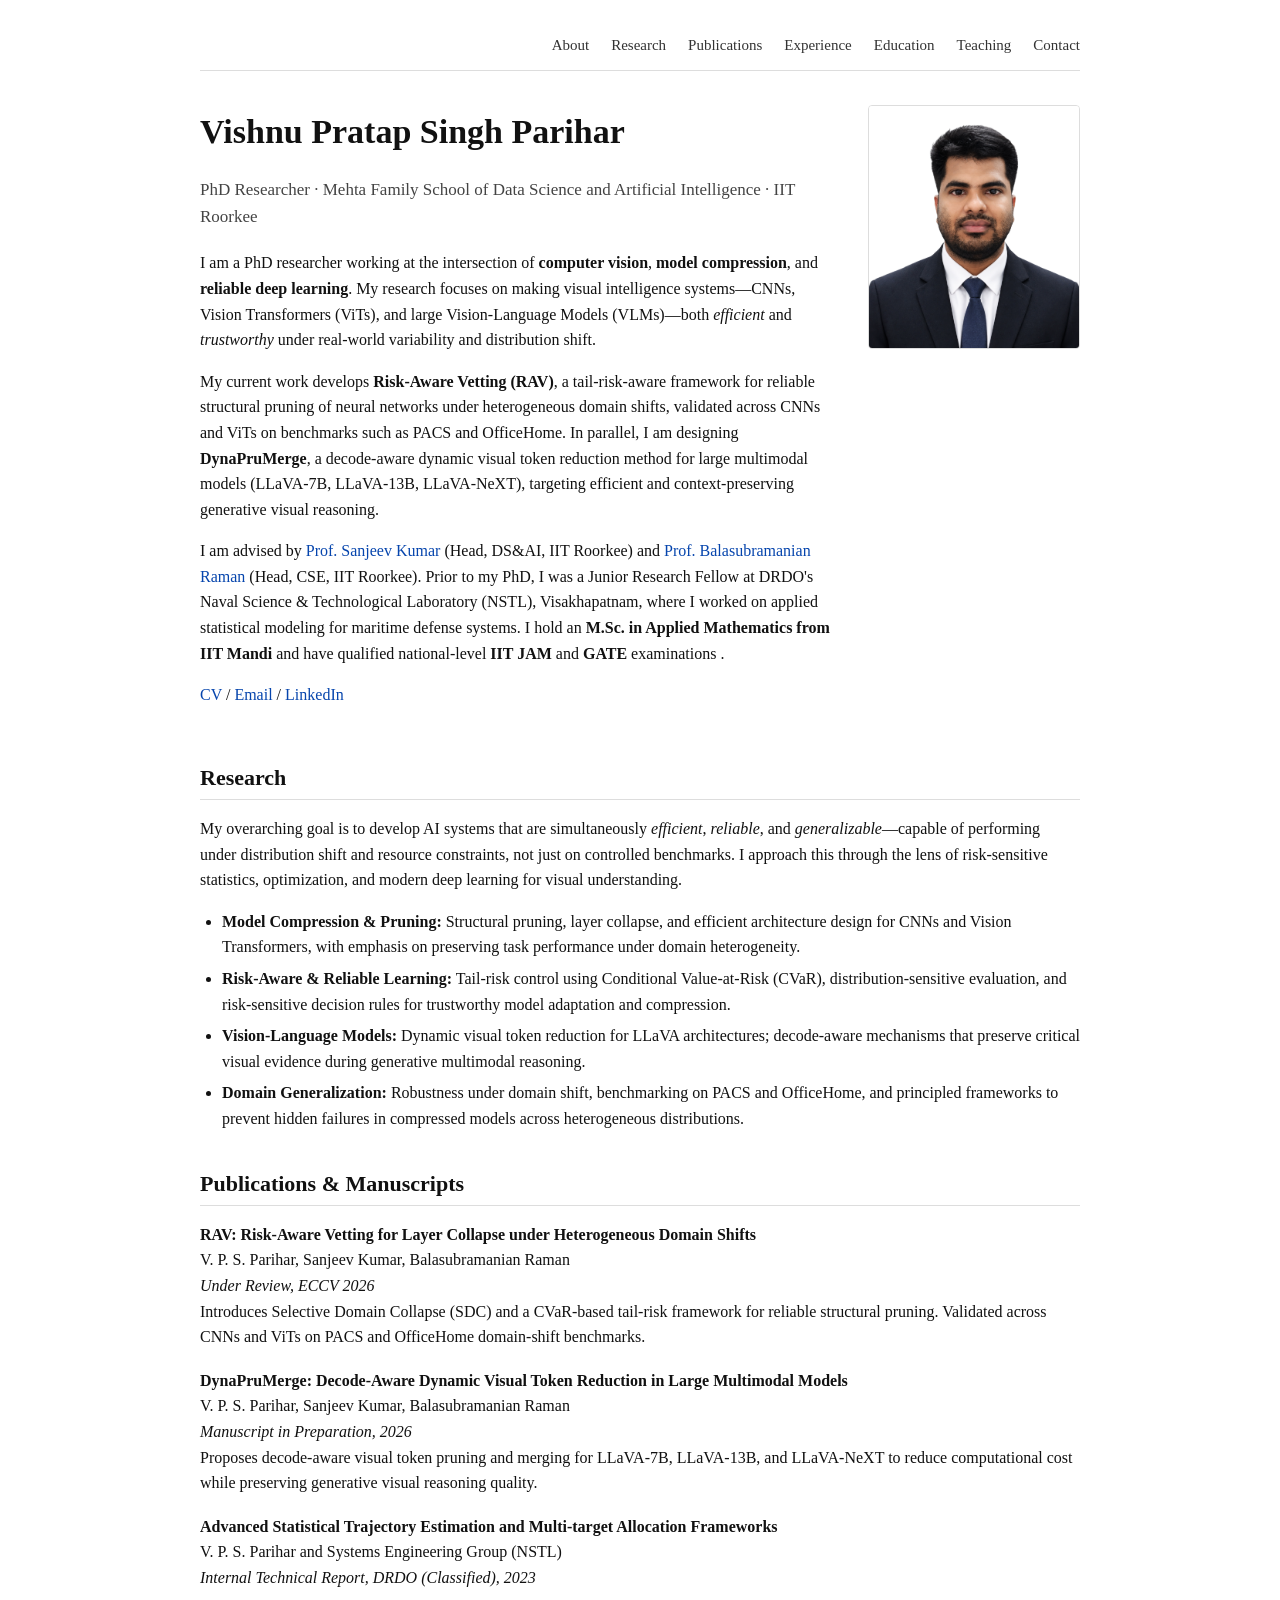
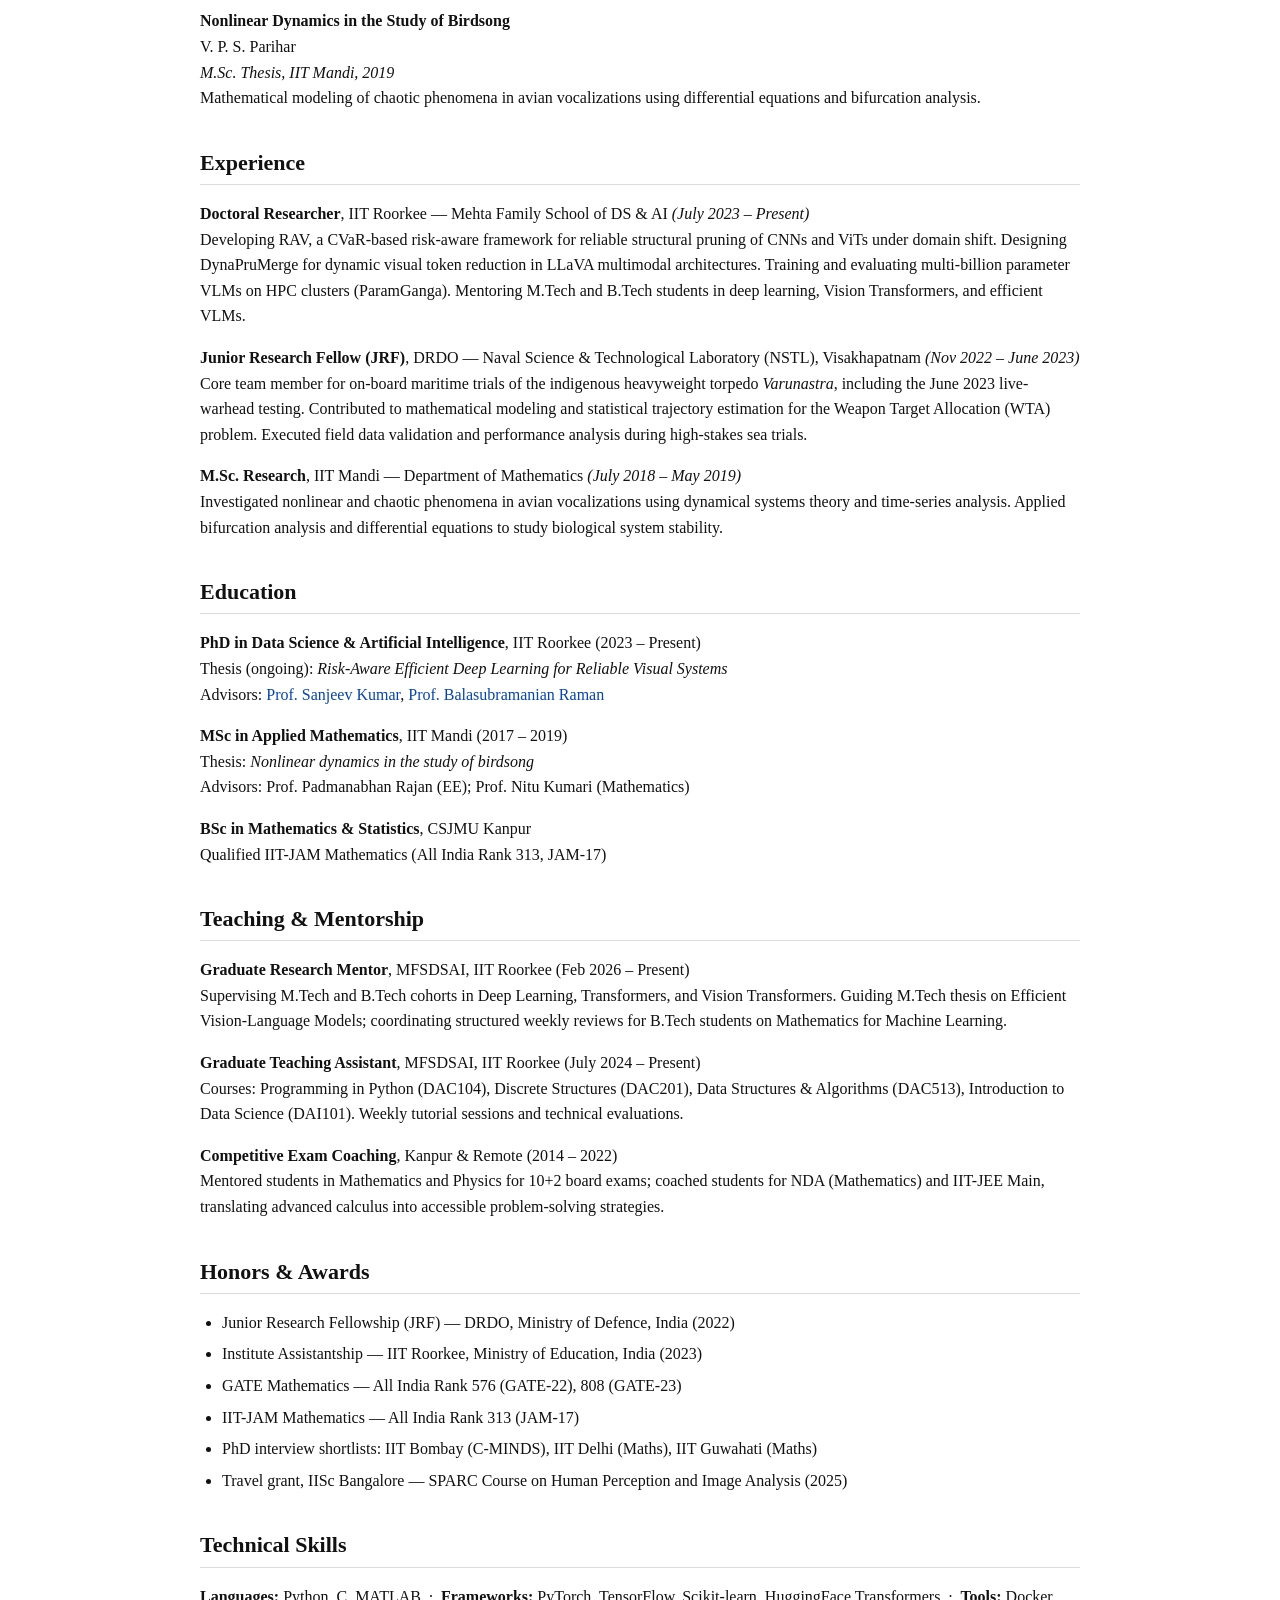
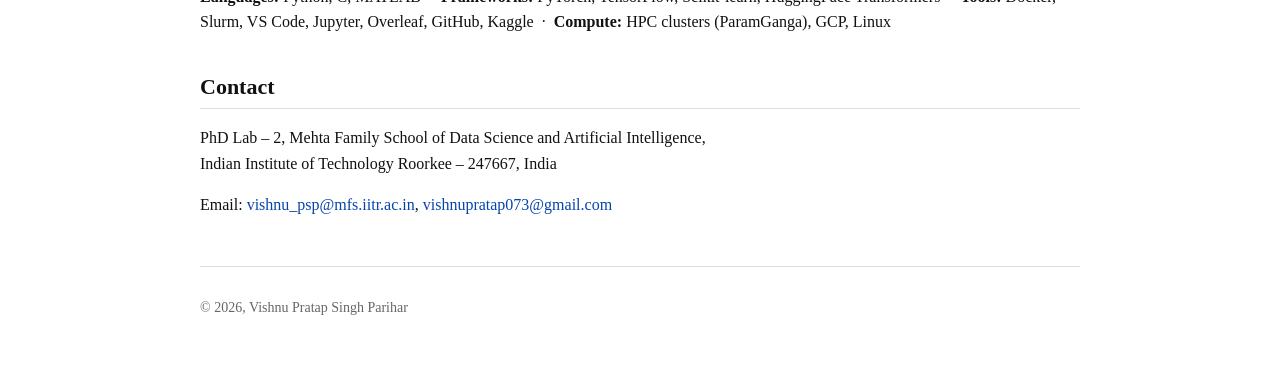
==== commit 210e7604: "Fix encoding issue" ====
--- a/index.html
+++ b/index.html
@@ -5,8 +5,6 @@
   <meta name="viewport" content="width=device-width, initial-scale=1.0" />
   <title>Vishnu Pratap Singh Parihar</title>
   <link rel="stylesheet" href="style.css" />
-  <link rel="preconnect" href="https://fonts.googleapis.com">
-  <link href="https://fonts.googleapis.com/css2?family=EB+Garamond:ital,wght@0,400;0,500;0,600;1,400&family=DM+Mono:wght@400;500&display=swap" rel="stylesheet">
 </head>
 
 <body>
@@ -41,12 +39,15 @@
         </p>
 
         <p>
-          I am advised by <a href="https://www.iitr.ac.in/~MA/Malikfma">Prof. Sanjeev Kumar</a> (Head, DS&AI, IIT Roorkee) and <a href="https://faculty.iitr.ac.in/cs/bala/">Prof. Balasubramanian Raman</a> (Head, CSE, IIT Roorkee). Prior to my PhD, I was a Junior Research Fellow at DRDO's Naval Science & Technological Laboratory (NSTL), Visakhapatnam, where I worked on applied statistical modeling for maritime defense systems.
+          I am advised by
+          <a href="https://www.iitr.ac.in/~MA/Malikfma">Prof. Sanjeev Kumar</a> (Head, DS&amp;AI, IIT Roorkee) and
+          <a href="https://faculty.iitr.ac.in/cs/bala/">Prof. Balasubramanian Raman</a> (Head, CSE, IIT Roorkee).
+          Prior to my PhD, I was a Junior Research Fellow at DRDO's Naval Science &amp; Technological Laboratory (NSTL), Visakhapatnam, where I worked on applied statistical modeling for maritime defense systems. I hold an <strong>M.Sc. in Applied Mathematics from IIT Mandi</strong> and have qualified national-level <strong>IIT JAM</strong> and <strong>GATE</strong> examinations .
         </p>
 
         <p class="links">
-          <a href="assets/cv.pdf">CV</a> &middot;
-          <a href="mailto:vishnu_psp@mfs.iitr.ac.in">Email</a> &middot;
+          <a href="assets/cv.pdf">CV</a> /
+          <a href="mailto:vishnu_psp@mfs.iitr.ac.in">Email</a> /
           <a href="https://www.linkedin.com/in/vishnu-pratap-singh-parihar-8933a688">LinkedIn</a>
         </p>
       </div>
@@ -62,25 +63,12 @@
       <p>
         My overarching goal is to develop AI systems that are simultaneously <em>efficient</em>, <em>reliable</em>, and <em>generalizable</em>—capable of performing under distribution shift and resource constraints, not just on controlled benchmarks. I approach this through the lens of risk-sensitive statistics, optimization, and modern deep learning for visual understanding.
       </p>
-
-      <div class="research-areas">
-        <div class="research-item">
-          <span class="tag">Model Compression &amp; Pruning</span>
-          <p>Structural pruning, layer collapse, and efficient neural architecture design for CNNs and Vision Transformers. Emphasis on preserving task performance under domain heterogeneity.</p>
-        </div>
-        <div class="research-item">
-          <span class="tag">Risk-Aware &amp; Reliable Learning</span>
-          <p>Tail-risk control using Conditional Value-at-Risk (CVaR), distribution-sensitive evaluation, and risk-sensitive decision rules for trustworthy model adaptation and compression.</p>
-        </div>
-        <div class="research-item">
-          <span class="tag">Vision-Language Models</span>
-          <p>Dynamic visual token reduction for LLaVA architectures; decode-aware mechanisms that preserve critical visual evidence during generative multimodal reasoning.</p>
-        </div>
-        <div class="research-item">
-          <span class="tag">Domain Generalization</span>
-          <p>Robustness under domain shift, benchmarking on PACS and OfficeHome, and principled frameworks to prevent hidden failures in compressed models across heterogeneous data distributions.</p>
-        </div>
-      </div>
+      <ul>
+        <li><strong>Model Compression &amp; Pruning:</strong> Structural pruning, layer collapse, and efficient architecture design for CNNs and Vision Transformers, with emphasis on preserving task performance under domain heterogeneity.</li>
+        <li><strong>Risk-Aware &amp; Reliable Learning:</strong> Tail-risk control using Conditional Value-at-Risk (CVaR), distribution-sensitive evaluation, and risk-sensitive decision rules for trustworthy model adaptation and compression.</li>
+        <li><strong>Vision-Language Models:</strong> Dynamic visual token reduction for LLaVA architectures; decode-aware mechanisms that preserve critical visual evidence during generative multimodal reasoning.</li>
+        <li><strong>Domain Generalization:</strong> Robustness under domain shift, benchmarking on PACS and OfficeHome, and principled frameworks to prevent hidden failures in compressed models across heterogeneous distributions.</li>
+      </ul>
     </section>
 
     <!-- PUBLICATIONS -->
@@ -88,30 +76,38 @@
       <h2>Publications &amp; Manuscripts</h2>
 
       <div class="paper">
-        <p class="paper-title">RAV: Risk-Aware Vetting for Layer Collapse under Heterogeneous Domain Shifts</p>
-        <p class="paper-authors">V. P. S. Parihar, Sanjeev Kumar, Balasubramanian Raman</p>
-        <p class="paper-meta"><em>Under Review, in top tier  2026</em></p>
-        <p class="paper-desc">Introduces Selective Domain Collapse (SDC) and a CVaR-based tail-risk framework for reliable structural pruning. Validated across CNNs and ViTs on PACS and OfficeHome domain-shift benchmarks.</p>
-      </div>
-
-      <div class="paper">
-        <p class="paper-title">DynaPruMerge: Decode-Aware Dynamic Visual Token Reduction in Large Multimodal Models</p>
-        <p class="paper-authors">V. P. S. Parihar, Sanjeev Kumar, Balasubramanian Raman</p>
-        <p class="paper-meta"><em>Manuscript in Preparation, 2026</em></p>
-        <p class="paper-desc">Proposes decode-aware visual token pruning and merging for LLaVA-7B, LLaVA-13B, and LLaVA-NeXT to reduce computational cost while preserving generative visual reasoning quality.</p>
-      </div>
-
-      <div class="paper">
-        <p class="paper-title">Advanced Statistical Trajectory Estimation and Multi-target Allocation Frameworks</p>
-        <p class="paper-authors">V. P. S. Parihar and Systems Engineering Group (NSTL)</p>
-        <p class="paper-meta"><em>Internal Technical Report, DRDO (Classified), 2023</em></p>
-      </div>
-
-      <div class="paper">
-        <p class="paper-title">Nonlinear Dynamics in the Study of Birdsong</p>
-        <p class="paper-authors">V. P. S. Parihar</p>
-        <p class="paper-meta"><em>M.Sc. Thesis, IIT Mandi, 2019</em></p>
-        <p class="paper-desc">Mathematical modeling of chaotic phenomena in avian vocalizations using differential equations and bifurcation analysis.</p>
+        <p>
+          <strong>RAV: Risk-Aware Vetting for Layer Collapse under Heterogeneous Domain Shifts</strong><br />
+          V. P. S. Parihar, Sanjeev Kumar, Balasubramanian Raman<br />
+          <em>Under Review, ECCV 2026</em><br />
+          Introduces Selective Domain Collapse (SDC) and a CVaR-based tail-risk framework for reliable structural pruning. Validated across CNNs and ViTs on PACS and OfficeHome domain-shift benchmarks.
+        </p>
+      </div>
+
+      <div class="paper">
+        <p>
+          <strong>DynaPruMerge: Decode-Aware Dynamic Visual Token Reduction in Large Multimodal Models</strong><br />
+          V. P. S. Parihar, Sanjeev Kumar, Balasubramanian Raman<br />
+          <em>Manuscript in Preparation, 2026</em><br />
+          Proposes decode-aware visual token pruning and merging for LLaVA-7B, LLaVA-13B, and LLaVA-NeXT to reduce computational cost while preserving generative visual reasoning quality.
+        </p>
+      </div>
+
+      <div class="paper">
+        <p>
+          <strong>Advanced Statistical Trajectory Estimation and Multi-target Allocation Frameworks</strong><br />
+          V. P. S. Parihar and Systems Engineering Group (NSTL)<br />
+          <em>Internal Technical Report, DRDO (Classified), 2023</em>
+        </p>
+      </div>
+
+      <div class="paper">
+        <p>
+          <strong>Nonlinear Dynamics in the Study of Birdsong</strong><br />
+          V. P. S. Parihar<br />
+          <em>M.Sc. Thesis, IIT Mandi, 2019</em><br />
+          Mathematical modeling of chaotic phenomena in avian vocalizations using differential equations and bifurcation analysis.
+        </p>
       </div>
     </section>
 
@@ -119,120 +115,74 @@
     <section id="experience">
       <h2>Experience</h2>
 
-      <div class="exp-item">
-        <div class="exp-header">
-          <span class="exp-role">Doctoral Researcher</span>
-          <span class="exp-date">July 2023 – Present</span>
-        </div>
-        <div class="exp-place">IIT Roorkee · Mehta Family School of DS &amp; AI</div>
-        <ul>
-          <li>Developing RAV, a CVaR-based risk-aware framework for reliable structural pruning of CNNs and ViTs under domain shift.</li>
-          <li>Designing DynaPruMerge for dynamic visual token reduction in LLaVA multimodal architectures.</li>
-          <li>Training and evaluating multi-billion parameter Vision-Language Models on HPC clusters (ParamGanga, departmental nodes).</li>
-          <li>Mentoring M.Tech and B.Tech students in deep learning, Vision Transformers, and efficient VLMs.</li>
-        </ul>
-      </div>
-
-      <div class="exp-item">
-        <div class="exp-header">
-          <span class="exp-role">Junior Research Fellow (JRF)</span>
-          <span class="exp-date">Nov 2022 – June 2023</span>
-        </div>
-        <div class="exp-place">DRDO · Naval Science &amp; Technological Laboratory (NSTL), Visakhapatnam</div>
-        <ul>
-          <li>Core team member for on-board maritime trials of the indigenous heavyweight torpedo <em>Varunastra</em>, including the June 2023 live-warhead testing.</li>
-          <li>Contributed to mathematical modeling and statistical trajectory estimation for the Weapon Target Allocation (WTA) problem.</li>
-          <li>Executed field data validation and performance analysis during high-stakes sea trials.</li>
-        </ul>
-      </div>
-
-      <div class="exp-item">
-        <div class="exp-header">
-          <span class="exp-role">M.Sc. Research</span>
-          <span class="exp-date">July 2018 – May 2019</span>
-        </div>
-        <div class="exp-place">IIT Mandi · Department of Mathematics</div>
-        <ul>
-          <li>Investigated nonlinear and chaotic phenomena in avian vocalizations using dynamical systems theory and time-series analysis.</li>
-          <li>Applied bifurcation analysis and differential equations to study biological system stability.</li>
-        </ul>
-      </div>
+      <p>
+        <strong>Doctoral Researcher</strong>, IIT Roorkee &mdash; Mehta Family School of DS &amp; AI <em>(July 2023 – Present)</em><br />
+        Developing RAV, a CVaR-based risk-aware framework for reliable structural pruning of CNNs and ViTs under domain shift. Designing DynaPruMerge for dynamic visual token reduction in LLaVA multimodal architectures. Training and evaluating multi-billion parameter VLMs on HPC clusters (ParamGanga). Mentoring M.Tech and B.Tech students in deep learning, Vision Transformers, and efficient VLMs.
+      </p>
+
+      <p>
+        <strong>Junior Research Fellow (JRF)</strong>, DRDO &mdash; Naval Science &amp; Technological Laboratory (NSTL), Visakhapatnam <em>(Nov 2022 – June 2023)</em><br />
+        Core team member for on-board maritime trials of the indigenous heavyweight torpedo <em>Varunastra</em>, including the June 2023 live-warhead testing. Contributed to mathematical modeling and statistical trajectory estimation for the Weapon Target Allocation (WTA) problem. Executed field data validation and performance analysis during high-stakes sea trials.
+      </p>
+
+      <p>
+        <strong>M.Sc. Research</strong>, IIT Mandi &mdash; Department of Mathematics <em>(July 2018 – May 2019)</em><br />
+        Investigated nonlinear and chaotic phenomena in avian vocalizations using dynamical systems theory and time-series analysis. Applied bifurcation analysis and differential equations to study biological system stability.
+      </p>
     </section>
 
     <!-- EDUCATION -->
     <section id="education">
       <h2>Education</h2>
 
-      <div class="edu-item">
-        <div class="exp-header">
-          <span class="exp-role">PhD in Data Science &amp; Artificial Intelligence</span>
-          <span class="exp-date">2023 – Present</span>
-        </div>
-        <div class="exp-place">Indian Institute of Technology Roorkee</div>
-        <p>Thesis: <em>Risk-Aware Efficient Deep Learning for Reliable Visual Systems</em><br>
-        Advisors: <a href="https://www.iitr.ac.in/~MA/Malikfma">Prof. Sanjeev Kumar</a> &amp; <a href="https://faculty.iitr.ac.in/cs/bala/">Prof. Balasubramanian Raman</a></p>
-      </div>
-
-      <div class="edu-item">
-        <div class="exp-header">
-          <span class="exp-role">MSc in Applied Mathematics</span>
-          <span class="exp-date">2017 – 2019</span>
-        </div>
-        <div class="exp-place">Indian Institute of Technology Mandi</div>
-        <p>Thesis: <em>Nonlinear dynamics in the study of birdsong</em><br>
-        Advisors: Prof. Padmanabhan Rajan (EE) &amp; Prof. Nitu Kumari (Mathematics)</p>
-      </div>
-
-      <div class="edu-item">
-        <div class="exp-header">
-          <span class="exp-role">BSc in Mathematics &amp; Statistics</span>
-          <span class="exp-date"></span>
-        </div>
-        <div class="exp-place">CSJMU Kanpur</div>
-        <p>Qualified IIT-JAM Mathematics (All India Rank 313, JAM-17)</p>
-      </div>
+      <p>
+        <strong>PhD in Data Science &amp; Artificial Intelligence</strong>, IIT Roorkee (2023 – Present)<br />
+        Thesis (ongoing): <em>Risk-Aware Efficient Deep Learning for Reliable Visual Systems</em><br />
+        Advisors:
+        <a href="https://www.iitr.ac.in/~MA/Malikfma">Prof. Sanjeev Kumar</a>,
+        <a href="https://faculty.iitr.ac.in/cs/bala/">Prof. Balasubramanian Raman</a>
+      </p>
+
+      <p>
+        <strong>MSc in Applied Mathematics</strong>, IIT Mandi (2017 – 2019)<br />
+        Thesis: <em>Nonlinear dynamics in the study of birdsong</em><br />
+        Advisors: Prof. Padmanabhan Rajan (EE); Prof. Nitu Kumari (Mathematics)
+      </p>
+
+      <p>
+        <strong>BSc in Mathematics &amp; Statistics</strong>, CSJMU Kanpur<br />
+        Qualified IIT-JAM Mathematics (All India Rank 313, JAM-17)
+      </p>
     </section>
 
     <!-- TEACHING -->
     <section id="teaching">
       <h2>Teaching &amp; Mentorship</h2>
 
-      <div class="exp-item">
-        <div class="exp-header">
-          <span class="exp-role">Graduate Research Mentor</span>
-          <span class="exp-date">Feb 2026 – Present</span>
-        </div>
-        <div class="exp-place">MFSDSAI, IIT Roorkee</div>
-        <p>Supervising M.Tech and B.Tech cohorts in Deep Learning, Transformers, and Vision Transformers. Guiding M.Tech thesis on Efficient Vision-Language Models and coordinating weekly structured reviews for B.Tech students on Mathematics for Machine Learning.</p>
-      </div>
-
-      <div class="exp-item">
-        <div class="exp-header">
-          <span class="exp-role">Graduate Teaching Assistant</span>
-          <span class="exp-date">July 2024 – Present</span>
-        </div>
-        <div class="exp-place">MFSDSAI, IIT Roorkee</div>
-        <p>Courses: Programming in Python (DAC104), Discrete Structures (DAC201), Data Structures &amp; Algorithms (DAC513), Introduction to Data Science (DAI101). Weekly tutorials and technical evaluations.</p>
-      </div>
-
-      <div class="exp-item">
-        <div class="exp-header">
-          <span class="exp-role">Competitive Exam Coaching</span>
-          <span class="exp-date">2014 – 2022</span>
-        </div>
-        <div class="exp-place">Kanpur &amp; Remote</div>
-        <p>Mentored students in Mathematics and Physics for 10+2 board exams; provided coaching for NDA (Mathematics) and IIT-JEE Main, translating advanced calculus into accessible problem-solving strategies.</p>
-      </div>
-    </section>
-
-    <!-- HONORS -->
+      <p>
+        <strong>Graduate Research Mentor</strong>, MFSDSAI, IIT Roorkee (Feb 2026 – Present)<br />
+        Supervising M.Tech and B.Tech cohorts in Deep Learning, Transformers, and Vision Transformers. Guiding M.Tech thesis on Efficient Vision-Language Models; coordinating structured weekly reviews for B.Tech students on Mathematics for Machine Learning.
+      </p>
+
+      <p>
+        <strong>Graduate Teaching Assistant</strong>, MFSDSAI, IIT Roorkee (July 2024 – Present)<br />
+        Courses: Programming in Python (DAC104), Discrete Structures (DAC201), Data Structures &amp; Algorithms (DAC513), Introduction to Data Science (DAI101). Weekly tutorial sessions and technical evaluations.
+      </p>
+
+      <p>
+        <strong>Competitive Exam Coaching</strong>, Kanpur &amp; Remote (2014 – 2022)<br />
+        Mentored students in Mathematics and Physics for 10+2 board exams; coached students for NDA (Mathematics) and IIT-JEE Main, translating advanced calculus into accessible problem-solving strategies.
+      </p>
+    </section>
+
+    <!-- AWARDS -->
     <section id="awards">
       <h2>Honors &amp; Awards</h2>
       <ul>
-        <li><strong>Junior Research Fellowship (JRF)</strong> — DRDO, Ministry of Defence, India (2022)</li>
-        <li><strong>Institute Assistantship</strong> — IIT Roorkee, Ministry of Education, India (2023)</li>
-        <li><strong>GATE Mathematics</strong> — All India Rank 576 (GATE-22), 808 (GATE-23)</li>
-        <li><strong>IIT-JAM Mathematics</strong> — All India Rank 313 (JAM-17)</li>
+        <li>Junior Research Fellowship (JRF) — DRDO, Ministry of Defence, India (2022)</li>
+        <li>Institute Assistantship — IIT Roorkee, Ministry of Education, India (2023)</li>
+        <li>GATE Mathematics — All India Rank 576 (GATE-22), 808 (GATE-23)</li>
+        <li>IIT-JAM Mathematics — All India Rank 313 (JAM-17)</li>
         <li>PhD interview shortlists: IIT Bombay (C-MINDS), IIT Delhi (Maths), IIT Guwahati (Maths)</li>
         <li>Travel grant, IISc Bangalore — SPARC Course on Human Perception and Image Analysis (2025)</li>
       </ul>
@@ -241,35 +191,24 @@
     <!-- SKILLS -->
     <section id="skills">
       <h2>Technical Skills</h2>
-      <div class="skills-grid">
-        <div>
-          <strong>Languages</strong>
-          <p>Python, C, MATLAB</p>
-        </div>
-        <div>
-          <strong>Frameworks</strong>
-          <p>PyTorch, TensorFlow, Scikit-learn, HuggingFace Transformers</p>
-        </div>
-        <div>
-          <strong>Tools &amp; Platforms</strong>
-          <p>Docker, Slurm, VS Code, Jupyter, Overleaf, GitHub, Kaggle</p>
-        </div>
-        <div>
-          <strong>Compute</strong>
-          <p>HPC clusters (ParamGanga), GCP, Linux</p>
-        </div>
-      </div>
+      <p>
+        <strong>Languages:</strong> Python, C, MATLAB &nbsp;&middot;&nbsp;
+        <strong>Frameworks:</strong> PyTorch, TensorFlow, Scikit-learn, HuggingFace Transformers &nbsp;&middot;&nbsp;
+        <strong>Tools:</strong> Docker, Slurm, VS Code, Jupyter, Overleaf, GitHub, Kaggle &nbsp;&middot;&nbsp;
+        <strong>Compute:</strong> HPC clusters (ParamGanga), GCP, Linux
+      </p>
     </section>
 
     <!-- CONTACT -->
     <section id="contact">
       <h2>Contact</h2>
       <p>
-        PhD Lab – 2, Mehta Family School of Data Science and Artificial Intelligence,<br>
+        PhD Lab – 2, Mehta Family School of Data Science and Artificial Intelligence,<br />
         Indian Institute of Technology Roorkee – 247667, India
       </p>
       <p>
-        <a href="mailto:vishnu_psp@mfs.iitr.ac.in">vishnu_psp@mfs.iitr.ac.in</a> &middot;
+        Email:
+        <a href="mailto:vishnu_psp@mfs.iitr.ac.in">vishnu_psp@mfs.iitr.ac.in</a>,
         <a href="mailto:vishnupratap073@gmail.com">vishnupratap073@gmail.com</a>
       </p>
     </section>
@@ -280,4 +219,4 @@
 
   </div>
 </body>
-</html>+</html>
--- a/style.css
+++ b/style.css
@@ -1,4 +1,3 @@
-
 body {
   margin: 0;
   padding: 0;
@@ -128,4 +127,3 @@
     font-size: 28px;
   }
 }
-"@ | Set-Content style.css
